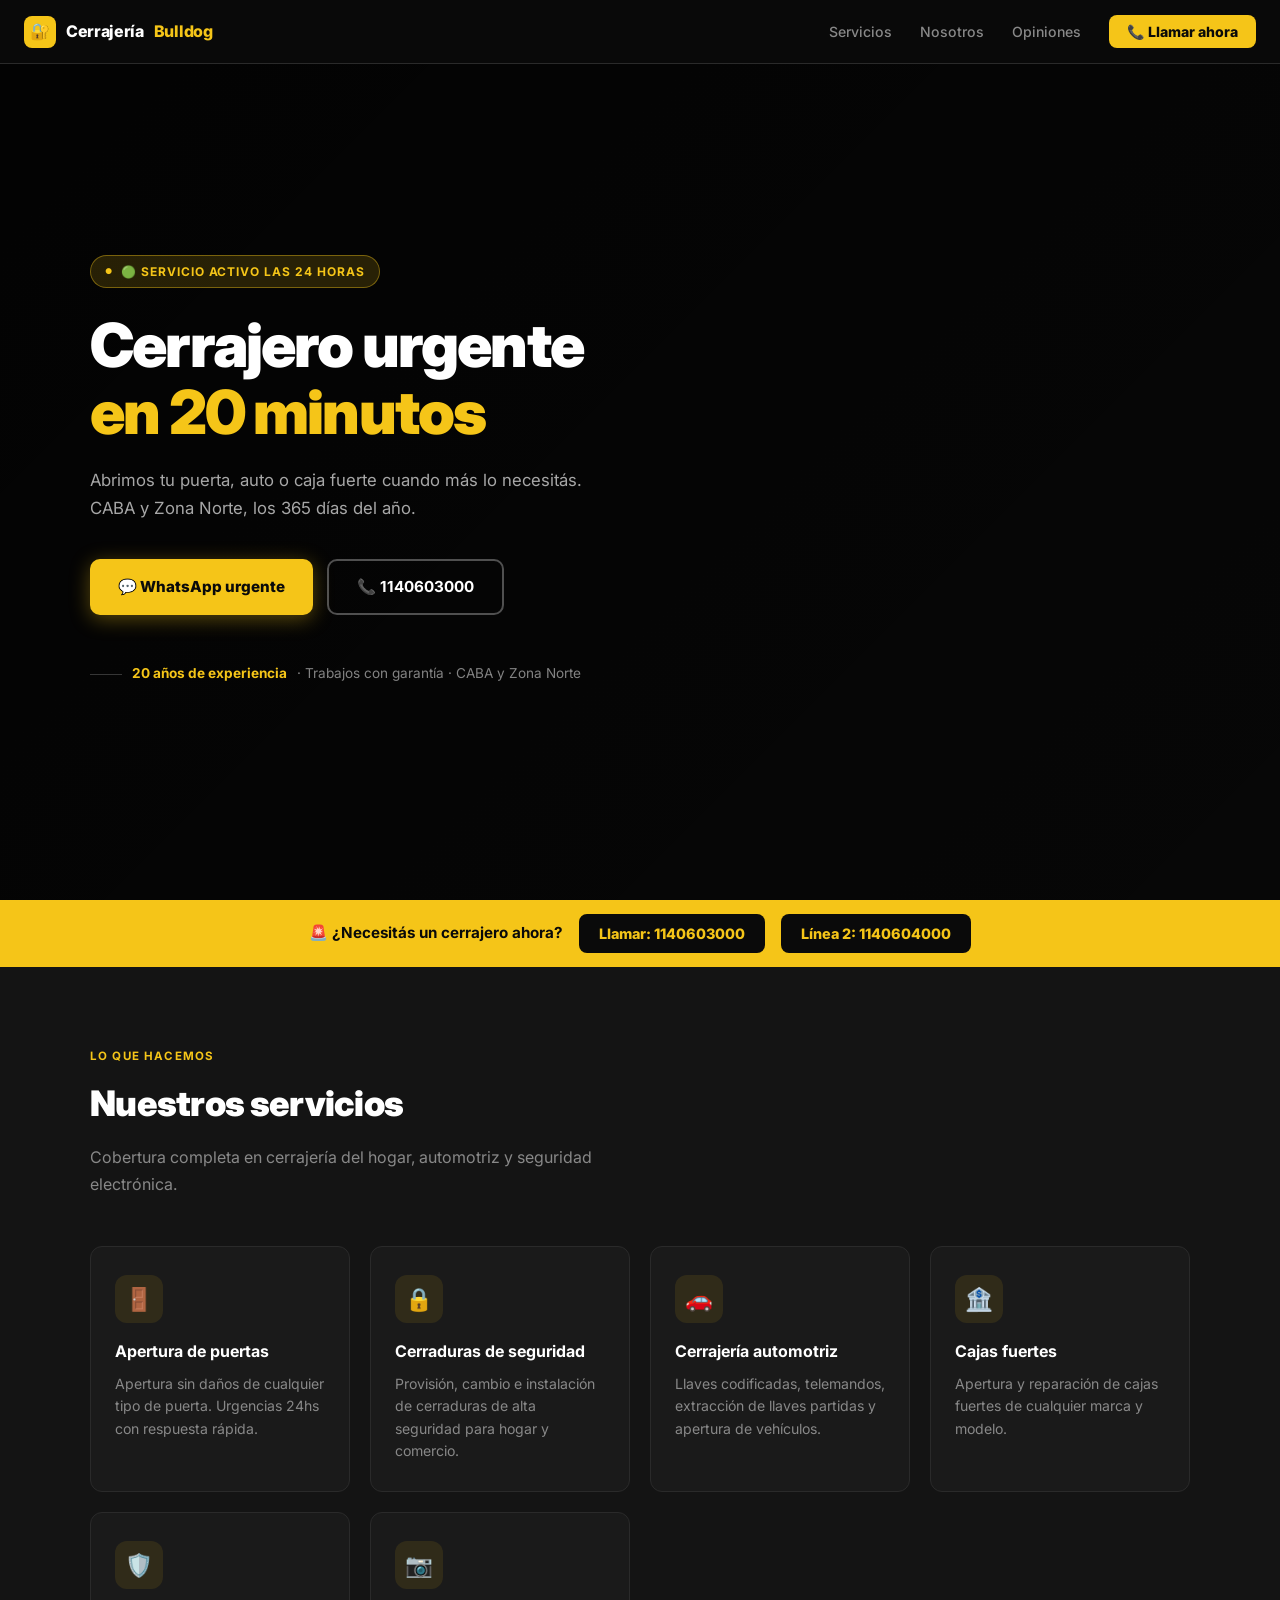
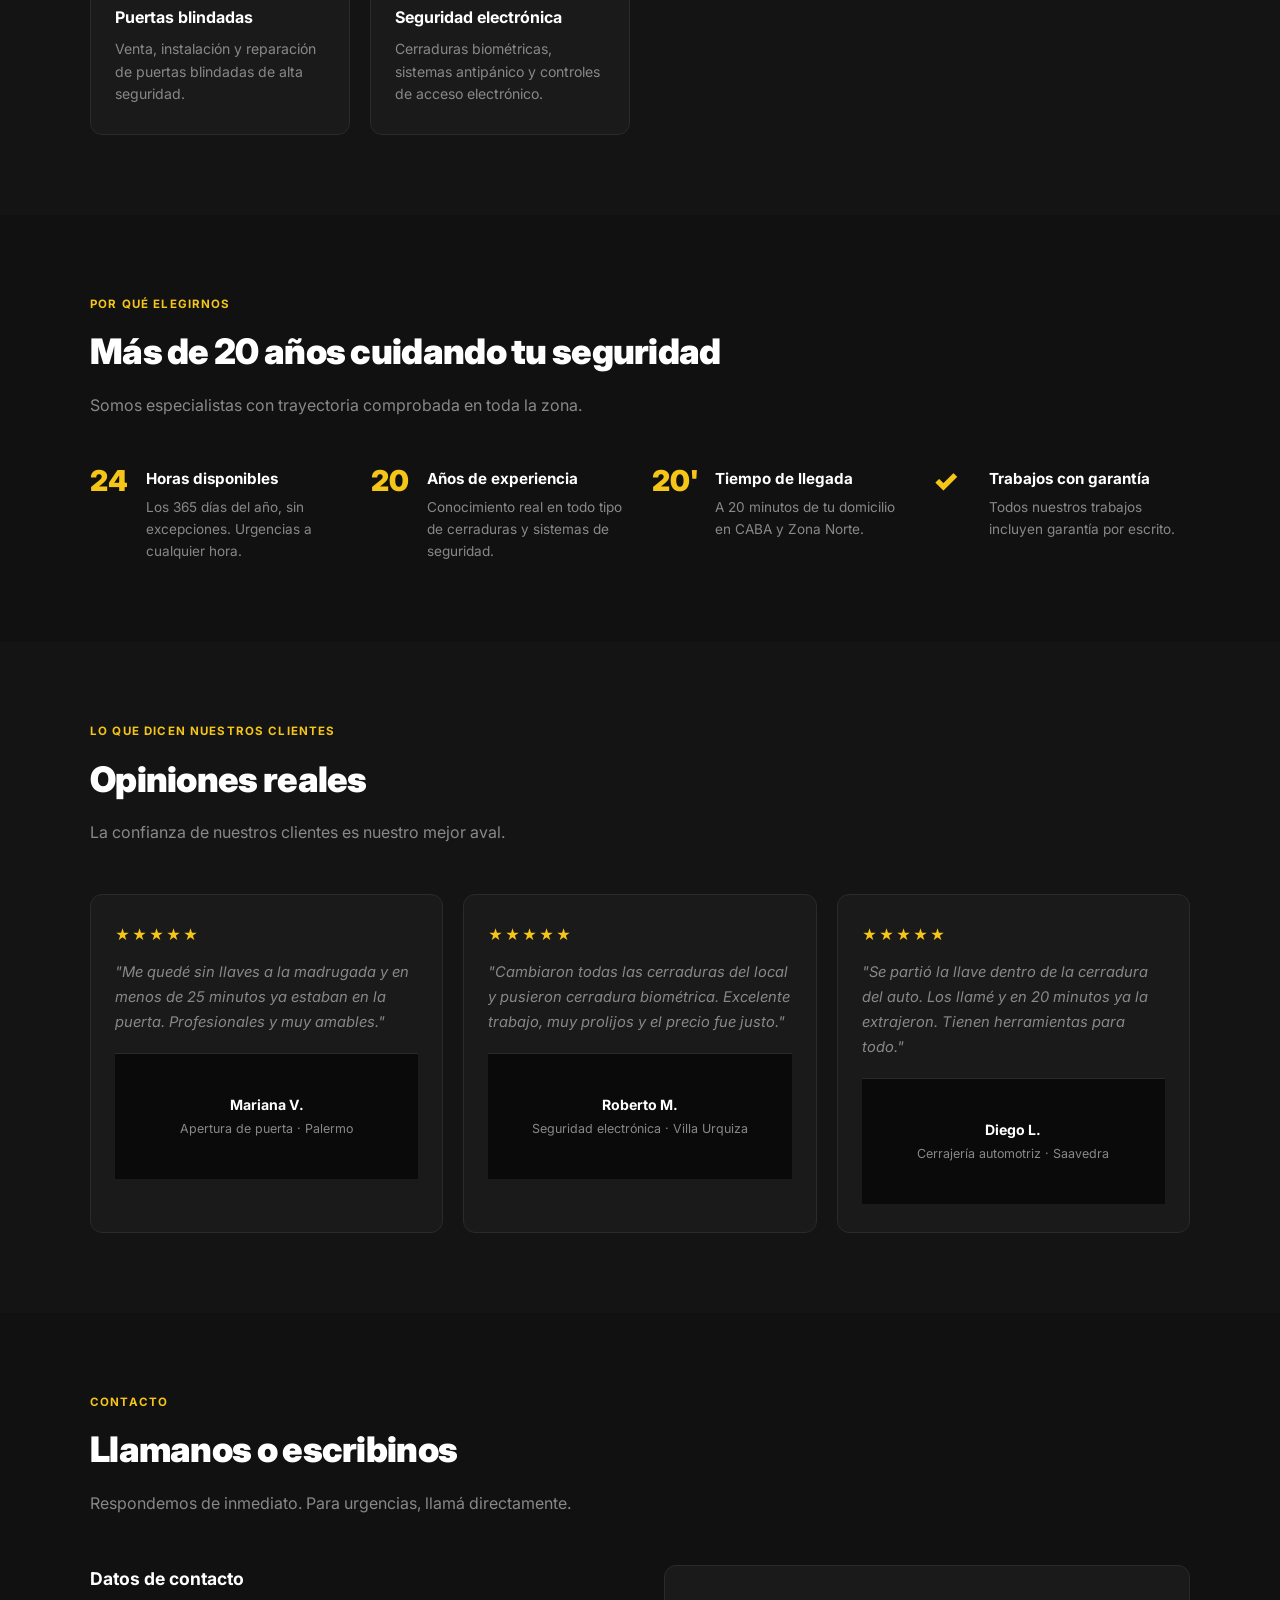
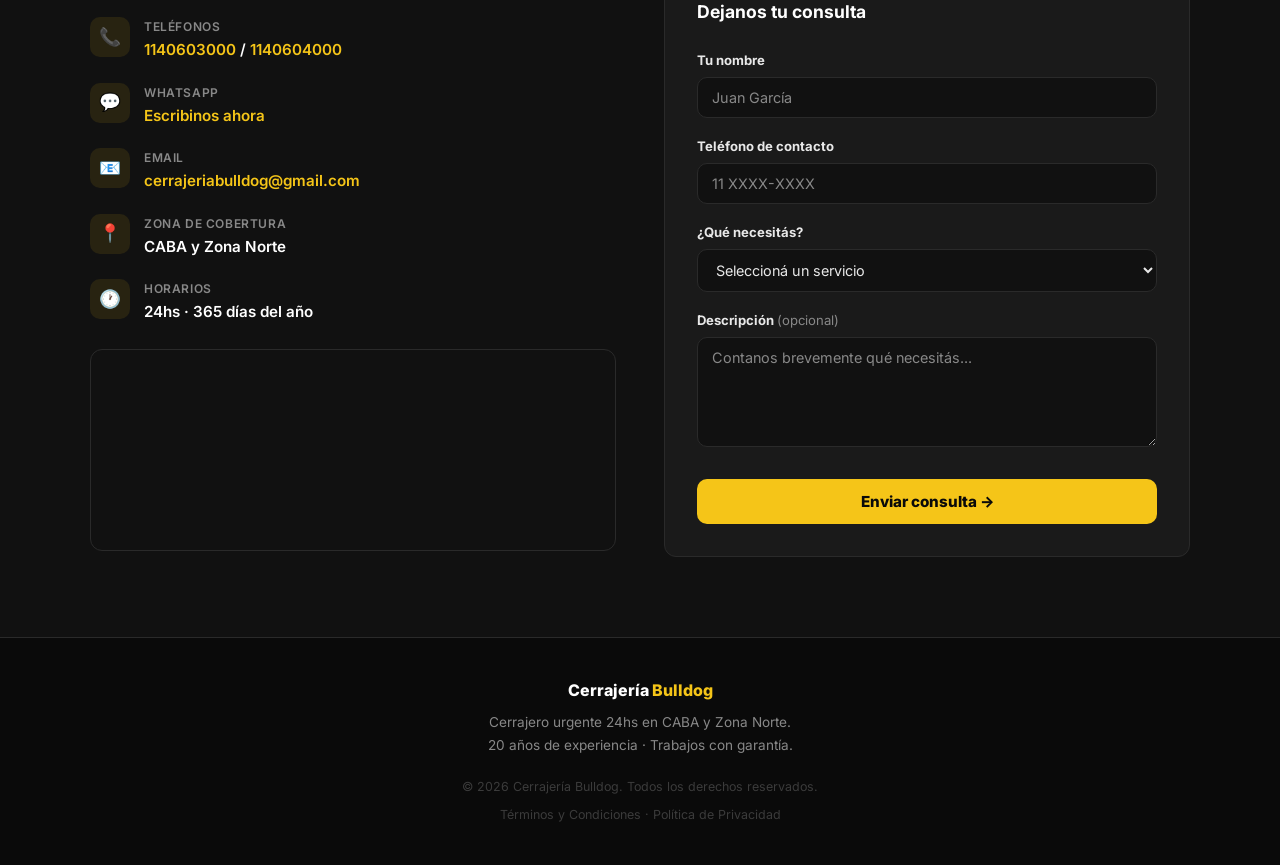
==== index.html @ ad729066 "Initial commit: Cerrajería Bulldog website Co-Authored-By: Claude Sonnet 4.6 <noreply@anthropic.com>" ====
<!DOCTYPE html>
<html lang="es-AR">
<head>
  <meta charset="UTF-8" />
  <meta name="viewport" content="width=device-width, initial-scale=1" />

  <!-- SEO -->
  <title>Cerrajería Bulldog | Cerrajero 24hs en CABA y Zona Norte</title>
  <meta name="description" content="Cerrajería Bulldog — cerrajero urgente 24hs en CABA y Zona Norte. Apertura de puertas, cajas fuertes, cerrajería automotriz y seguridad electrónica. A 20 minutos de tu casa." />
  <meta name="robots" content="index, follow" />
  <link rel="canonical" href="https://cerrajeria-bulldog.vercel.app/" />

  <!-- Open Graph -->
  <meta property="og:type" content="website" />
  <meta property="og:url" content="https://cerrajeria-bulldog.vercel.app/" />
  <meta property="og:title" content="Cerrajería Bulldog | Cerrajero 24hs CABA y Zona Norte" />
  <meta property="og:description" content="Cerrajero urgente 24hs. Apertura de puertas, cajas fuertes, automotriz y seguridad electrónica. 20 años de experiencia." />
  <meta property="og:locale" content="es_AR" />

  <!-- Twitter Card -->
  <meta name="twitter:card" content="summary_large_image" />
  <meta name="twitter:title" content="Cerrajería Bulldog | 24hs CABA" />
  <meta name="twitter:description" content="Cerrajero urgente 24hs en CABA y Zona Norte. Apertura de puertas, cajas fuertes y más." />

  <!-- Fuentes -->
  <link rel="preconnect" href="https://fonts.googleapis.com" />
  <link rel="preconnect" href="https://fonts.gstatic.com" crossorigin />
  <link href="https://fonts.googleapis.com/css2?family=Inter:wght@400;500;600;700;800;900&display=swap" rel="stylesheet" />

  <!-- CSS -->
  <link rel="preload" href="css/styles.css" as="style" />
  <link rel="stylesheet" href="css/styles.css" />

  <!-- Schema.org -->
  <script type="application/ld+json">
  {
    "@context": "https://schema.org",
    "@type": "Locksmith",
    "name": "Cerrajería Bulldog",
    "description": "Cerrajero urgente 24hs en CABA y Zona Norte. Apertura de puertas, cajas fuertes, cerrajería automotriz y seguridad electrónica.",
    "url": "https://cerrajeria-bulldog.vercel.app",
    "telephone": "+5491140603000",
    "email": "cerrajeriabulldog@gmail.com",
    "address": {
      "@type": "PostalAddress",
      "streetAddress": "William Morris 306",
      "addressLocality": "Villa Martelli, Vicente López",
      "addressCountry": "AR"
    },
    "openingHoursSpecification": {
      "@type": "OpeningHoursSpecification",
      "dayOfWeek": ["Monday","Tuesday","Wednesday","Thursday","Friday","Saturday","Sunday"],
      "opens": "00:00",
      "closes": "23:59"
    },
    "priceRange": "$$",
    "areaServed": ["Ciudad Autónoma de Buenos Aires", "Zona Norte GBA"]
  }
  </script>
</head>
<body>

  <a href="#main" class="skip-link">Saltar al contenido principal</a>

  <!-- NAVBAR -->
  <header>
    <nav class="navbar" aria-label="Navegación principal">
      <a href="/" class="navbar-brand" aria-label="Cerrajería Bulldog - Inicio">
        <div class="brand-icon" aria-hidden="true">🔐</div>
        Cerrajería <span style="color:var(--accent)">Bulldog</span>
      </a>
      <button class="nav-toggle" aria-expanded="false" aria-controls="nav-menu" aria-label="Abrir menú" onclick="toggleMenu(this)">☰</button>
      <ul class="nav-links" id="nav-menu" role="list">
        <li><a href="#servicios">Servicios</a></li>
        <li><a href="#nosotros">Nosotros</a></li>
        <li><a href="#testimonios">Opiniones</a></li>
        <li><a href="tel:+5491140603000" class="nav-cta">📞 Llamar ahora</a></li>
      </ul>
    </nav>
  </header>

  <main id="main">

    <!-- HERO -->
    <section class="hero" aria-labelledby="hero-title">
      <div class="hero-inner">
        <div class="hero-badge">🟢 Servicio activo las 24 horas</div>
        <h1 id="hero-title">
          Cerrajero urgente<br />
          <em>en 20 minutos</em>
        </h1>
        <p class="hero-desc">
          Abrimos tu puerta, auto o caja fuerte cuando más lo necesitás. CABA y Zona Norte, los 365 días del año.
        </p>
        <div class="hero-actions">
          <a href="https://wa.me/5491140603000?text=Hola%2C%20necesito%20un%20cerrajero%20urgente" class="btn btn-primary" target="_blank" rel="noopener noreferrer" aria-label="Contactar por WhatsApp">
            💬 WhatsApp urgente
          </a>
          <a href="tel:+5491140603000" class="btn btn-outline">
            📞 1140603000
          </a>
        </div>
        <div class="hero-urgencia">
          <strong>20 años de experiencia</strong> · Trabajos con garantía · CABA y Zona Norte
        </div>
      </div>
    </section>

    <!-- URGENCIA BAR -->
    <div class="urgencia-bar" role="banner" aria-label="Línea de emergencia 24hs">
      <p>🚨 ¿Necesitás un cerrajero ahora?</p>
      <a href="tel:+5491140603000">Llamar: 1140603000</a>
      <a href="tel:+5491140604000">Línea 2: 1140604000</a>
    </div>

    <!-- SERVICIOS -->
    <section id="servicios" aria-labelledby="servicios-title">
      <div class="container">
        <p class="section-tag" aria-hidden="true">Lo que hacemos</p>
        <h2 class="section-title" id="servicios-title">Nuestros servicios</h2>
        <p class="section-desc">Cobertura completa en cerrajería del hogar, automotriz y seguridad electrónica.</p>
        <div class="services-grid">

          <article class="service-card">
            <div class="service-icon" aria-hidden="true">🚪</div>
            <h3>Apertura de puertas</h3>
            <p>Apertura sin daños de cualquier tipo de puerta. Urgencias 24hs con respuesta rápida.</p>
          </article>

          <article class="service-card">
            <div class="service-icon" aria-hidden="true">🔒</div>
            <h3>Cerraduras de seguridad</h3>
            <p>Provisión, cambio e instalación de cerraduras de alta seguridad para hogar y comercio.</p>
          </article>

          <article class="service-card">
            <div class="service-icon" aria-hidden="true">🚗</div>
            <h3>Cerrajería automotriz</h3>
            <p>Llaves codificadas, telemandos, extracción de llaves partidas y apertura de vehículos.</p>
          </article>

          <article class="service-card">
            <div class="service-icon" aria-hidden="true">🏦</div>
            <h3>Cajas fuertes</h3>
            <p>Apertura y reparación de cajas fuertes de cualquier marca y modelo.</p>
          </article>

          <article class="service-card">
            <div class="service-icon" aria-hidden="true">🛡️</div>
            <h3>Puertas blindadas</h3>
            <p>Venta, instalación y reparación de puertas blindadas de alta seguridad.</p>
          </article>

          <article class="service-card">
            <div class="service-icon" aria-hidden="true">📷</div>
            <h3>Seguridad electrónica</h3>
            <p>Cerraduras biométricas, sistemas antipánico y controles de acceso electrónico.</p>
          </article>

        </div>
      </div>
    </section>

    <!-- POR QUÉ NOSOTROS -->
    <section id="nosotros" aria-labelledby="nosotros-title">
      <div class="container">
        <p class="section-tag" aria-hidden="true">Por qué elegirnos</p>
        <h2 class="section-title" id="nosotros-title">Más de 20 años cuidando tu seguridad</h2>
        <p class="section-desc">Somos especialistas con trayectoria comprobada en toda la zona.</p>
        <div class="features-grid">

          <div class="feature-item">
            <div class="feature-num">24</div>
            <div>
              <h3>Horas disponibles</h3>
              <p>Los 365 días del año, sin excepciones. Urgencias a cualquier hora.</p>
            </div>
          </div>

          <div class="feature-item">
            <div class="feature-num">20</div>
            <div>
              <h3>Años de experiencia</h3>
              <p>Conocimiento real en todo tipo de cerraduras y sistemas de seguridad.</p>
            </div>
          </div>

          <div class="feature-item">
            <div class="feature-num">20'</div>
            <div>
              <h3>Tiempo de llegada</h3>
              <p>A 20 minutos de tu domicilio en CABA y Zona Norte.</p>
            </div>
          </div>

          <div class="feature-item">
            <div class="feature-num">✓</div>
            <div>
              <h3>Trabajos con garantía</h3>
              <p>Todos nuestros trabajos incluyen garantía por escrito.</p>
            </div>
          </div>

        </div>
      </div>
    </section>

    <!-- TESTIMONIOS -->
    <section id="testimonios" aria-labelledby="testimonios-title">
      <div class="container">
        <p class="section-tag" aria-hidden="true">Lo que dicen nuestros clientes</p>
        <h2 class="section-title" id="testimonios-title">Opiniones reales</h2>
        <p class="section-desc">La confianza de nuestros clientes es nuestro mejor aval.</p>
        <div class="testimonials-grid">

          <article class="testimonial-card">
            <div class="stars" aria-label="5 estrellas">★★★★★</div>
            <blockquote class="testimonial-text">
              "Me quedé sin llaves a la madrugada y en menos de 25 minutos ya estaban en la puerta. Profesionales y muy amables."
            </blockquote>
            <footer>
              <div class="testimonial-author">Mariana V.</div>
              <div class="testimonial-detail">Apertura de puerta · Palermo</div>
            </footer>
          </article>

          <article class="testimonial-card">
            <div class="stars" aria-label="5 estrellas">★★★★★</div>
            <blockquote class="testimonial-text">
              "Cambiaron todas las cerraduras del local y pusieron cerradura biométrica. Excelente trabajo, muy prolijos y el precio fue justo."
            </blockquote>
            <footer>
              <div class="testimonial-author">Roberto M.</div>
              <div class="testimonial-detail">Seguridad electrónica · Villa Urquiza</div>
            </footer>
          </article>

          <article class="testimonial-card">
            <div class="stars" aria-label="5 estrellas">★★★★★</div>
            <blockquote class="testimonial-text">
              "Se partió la llave dentro de la cerradura del auto. Los llamé y en 20 minutos ya la extrajeron. Tienen herramientas para todo."
            </blockquote>
            <footer>
              <div class="testimonial-author">Diego L.</div>
              <div class="testimonial-detail">Cerrajería automotriz · Saavedra</div>
            </footer>
          </article>

        </div>
      </div>
    </section>

    <!-- CONTACTO -->
    <section id="contacto" aria-labelledby="contacto-title">
      <div class="container">
        <p class="section-tag" aria-hidden="true">Contacto</p>
        <h2 class="section-title" id="contacto-title">Llamanos o escribinos</h2>
        <p class="section-desc">Respondemos de inmediato. Para urgencias, llamá directamente.</p>

        <div class="contact-grid">

          <div class="contact-info">
            <h3>Datos de contacto</h3>

            <div class="contact-item">
              <div class="contact-item-icon" aria-hidden="true">📞</div>
              <div>
                <div class="contact-item-label">Teléfonos</div>
                <div class="contact-item-value">
                  <a href="tel:+5491140603000">1140603000</a> /
                  <a href="tel:+5491140604000">1140604000</a>
                </div>
              </div>
            </div>

            <div class="contact-item">
              <div class="contact-item-icon" aria-hidden="true">💬</div>
              <div>
                <div class="contact-item-label">WhatsApp</div>
                <div class="contact-item-value">
                  <a href="https://wa.me/5491140603000?text=Hola%2C%20necesito%20un%20cerrajero" target="_blank" rel="noopener noreferrer">Escribinos ahora</a>
                </div>
              </div>
            </div>

            <div class="contact-item">
              <div class="contact-item-icon" aria-hidden="true">📧</div>
              <div>
                <div class="contact-item-label">Email</div>
                <div class="contact-item-value">
                  <a href="mailto:cerrajeriabulldog@gmail.com">cerrajeriabulldog@gmail.com</a>
                </div>
              </div>
            </div>

            <div class="contact-item">
              <div class="contact-item-icon" aria-hidden="true">📍</div>
              <div>
                <div class="contact-item-label">Zona de cobertura</div>
                <div class="contact-item-value">CABA y Zona Norte</div>
              </div>
            </div>

            <div class="contact-item">
              <div class="contact-item-icon" aria-hidden="true">🕐</div>
              <div>
                <div class="contact-item-label">Horarios</div>
                <div class="contact-item-value">24hs · 365 días del año</div>
              </div>
            </div>

            <div class="map-container">
              <iframe
                title="Zona de cobertura Cerrajería Bulldog"
                src="https://www.google.com/maps/embed?pb=!1m18!1m12!1m3!1d52570!2d-58.4897!3d-34.5500!2m3!1f0!2f0!3f0!3m2!1i1024!2i768!4f13.1!3m3!1m2!1s0x95bcb5d41f8e1b1d%3A0x1!2sVilla+Martelli%2C+Vicente+L%C3%B3pez!5e0!3m2!1ses!2sar!4v1"
                loading="lazy" allowfullscreen referrerpolicy="no-referrer-when-downgrade"
                aria-label="Zona de cobertura Cerrajería Bulldog"
              ></iframe>
            </div>
          </div>

          <div class="contact-form">
            <h3>Dejanos tu consulta</h3>
            <form action="https://formspree.io/f/xojroeyj" method="POST" novalidate aria-label="Formulario de contacto">

              <div class="form-group">
                <label for="nombre">Tu nombre</label>
                <input type="text" id="nombre" name="nombre" placeholder="Juan García" required autocomplete="name" aria-required="true" />
              </div>

              <div class="form-group">
                <label for="telefono">Teléfono de contacto</label>
                <input type="tel" id="telefono" name="telefono" placeholder="11 XXXX-XXXX" required autocomplete="tel" aria-required="true" />
              </div>

              <div class="form-group">
                <label for="servicio">¿Qué necesitás?</label>
                <select id="servicio" name="servicio" required aria-required="true">
                  <option value="" disabled selected>Seleccioná un servicio</option>
                  <option value="apertura-urgente">Apertura urgente</option>
                  <option value="cambio-cerradura">Cambio de cerradura</option>
                  <option value="automotriz">Cerrajería automotriz</option>
                  <option value="caja-fuerte">Caja fuerte</option>
                  <option value="puerta-blindada">Puerta blindada</option>
                  <option value="seguridad-electronica">Seguridad electrónica</option>
                  <option value="otro">Otro</option>
                </select>
              </div>

              <div class="form-group">
                <label for="mensaje">Descripción <span style="font-weight:400;color:var(--text-muted)">(opcional)</span></label>
                <textarea id="mensaje" name="mensaje" placeholder="Contanos brevemente qué necesitás..."></textarea>
              </div>

              <button type="submit" class="btn-form">Enviar consulta →</button>
            </form>
          </div>

        </div>
      </div>
    </section>

  </main>

  <!-- FOOTER -->
  <footer>
    <div class="footer-inner">
      <div class="footer-brand">Cerrajería <span>Bulldog</span></div>
      <p class="footer-text">
        Cerrajero urgente 24hs en CABA y Zona Norte.<br />
        20 años de experiencia · Trabajos con garantía.
      </p>
      <p class="footer-copy">© 2026 Cerrajería Bulldog. Todos los derechos reservados.</p>
      <p class="footer-copy" style="margin-top:8px;">
        <a href="terminos.html" style="color:inherit;">Términos y Condiciones</a> · <a href="privacidad.html" style="color:inherit;">Política de Privacidad</a>
      </p>
    </div>
  </footer>

  <script defer>
    function toggleMenu(btn) {
      const menu = document.getElementById('nav-menu');
      const open = menu.classList.toggle('open');
      btn.setAttribute('aria-expanded', open);
      btn.textContent = open ? '✕' : '☰';
    }
    document.querySelectorAll('.nav-links a').forEach(link => {
      link.addEventListener('click', () => {
        document.getElementById('nav-menu').classList.remove('open');
        document.querySelector('.nav-toggle').setAttribute('aria-expanded', 'false');
        document.querySelector('.nav-toggle').textContent = '☰';
      });
    });
  </script>

</body>
</html>
---- css/styles.css ----
/* ── RESET & BASE ── */
*, *::before, *::after { box-sizing: border-box; margin: 0; padding: 0; }

:root {
  --primary: #0a0a0a;
  --primary-light: #141414;
  --accent: #f5c518;
  --accent-dark: #d4a800;
  --bg: #111111;
  --card: #1a1a1a;
  --white: #ffffff;
  --text: #e8e8e8;
  --text-muted: #888888;
  --border: #2a2a2a;
  --radius: 12px;
  --shadow: 0 2px 16px rgba(0,0,0,0.4);
  --shadow-lg: 0 8px 40px rgba(0,0,0,0.6);
}

html { scroll-behavior: smooth; font-size: 16px; }

body {
  font-family: 'Inter', sans-serif;
  background: var(--bg);
  color: var(--text);
  line-height: 1.6;
}

img { max-width: 100%; height: auto; display: block; }
a { color: inherit; text-decoration: none; }

/* ── SKIP LINK ── */
.skip-link {
  position: absolute; top: -100px; left: 16px;
  background: var(--accent); color: var(--primary);
  padding: 10px 20px; border-radius: 0 0 8px 8px;
  font-weight: 700; z-index: 9999; transition: top 0.2s;
}
.skip-link:focus { top: 0; }

/* ── NAVBAR ── */
.navbar {
  position: fixed; top: 0; left: 0; right: 0;
  background: rgba(10,10,10,0.96);
  backdrop-filter: blur(8px);
  z-index: 100; padding: 0 24px; height: 64px;
  display: flex; align-items: center; justify-content: space-between;
  border-bottom: 1px solid var(--border);
}

.navbar-brand {
  font-size: 1rem; font-weight: 800; color: var(--white);
  letter-spacing: -0.02em; display: flex; align-items: center; gap: 10px;
}
.navbar-brand .brand-icon {
  width: 32px; height: 32px; background: var(--accent);
  border-radius: 8px; display: flex; align-items: center;
  justify-content: center; font-size: 1rem; color: var(--primary);
}

.nav-links { display: flex; gap: 28px; list-style: none; }
.nav-links a {
  color: var(--text-muted); font-size: 0.88rem; font-weight: 500;
  transition: color 0.2s; padding: 4px 0;
  border-bottom: 2px solid transparent;
}
.nav-links a:hover, .nav-links a:focus {
  color: var(--white); border-bottom-color: var(--accent); outline: none;
}

.nav-cta {
  background: var(--accent) !important; color: var(--primary) !important;
  padding: 8px 18px !important; border-radius: 8px !important;
  border-bottom: none !important; font-weight: 800 !important;
}
.nav-cta:hover { background: var(--accent-dark) !important; }

.nav-toggle {
  display: none; background: none; border: none;
  color: var(--white); font-size: 1.4rem; cursor: pointer; padding: 4px;
}

/* ── HERO ── */
.hero {
  min-height: 100vh;
  background: linear-gradient(135deg, rgba(0,0,0,0.85) 0%, rgba(0,0,0,0.6) 100%),
              url('../img/hero.jpg') center/cover no-repeat;
  display: flex; align-items: center;
  padding: 100px 24px 60px;
  position: relative;
}

.hero-inner { max-width: 1100px; margin: 0 auto; width: 100%; }

.hero-badge {
  display: inline-flex; align-items: center; gap: 8px;
  background: rgba(245,197,24,0.15);
  border: 1px solid rgba(245,197,24,0.4);
  color: var(--accent);
  font-size: 0.75rem; font-weight: 700;
  letter-spacing: 0.08em; text-transform: uppercase;
  padding: 6px 14px; border-radius: 20px; margin-bottom: 24px;
}
.hero-badge::before { content: '●'; font-size: 0.5rem; animation: pulse 1.5s infinite; }
@keyframes pulse { 0%,100%{opacity:1} 50%{opacity:0.3} }

.hero h1 {
  font-size: clamp(2.2rem, 5.5vw, 3.8rem);
  font-weight: 900; color: var(--white);
  line-height: 1.1; letter-spacing: -0.03em;
  margin-bottom: 20px; max-width: 720px;
}
.hero h1 em { color: var(--accent); font-style: normal; }

.hero-desc {
  font-size: 1.05rem; color: rgba(255,255,255,0.65);
  max-width: 500px; margin-bottom: 36px; line-height: 1.7;
}

.hero-actions { display: flex; gap: 14px; flex-wrap: wrap; }

.btn {
  display: inline-flex; align-items: center; gap: 8px;
  padding: 14px 28px; border-radius: 10px;
  font-size: 0.95rem; font-weight: 700;
  font-family: 'Inter', sans-serif; cursor: pointer; border: none;
  transition: transform 0.15s, box-shadow 0.2s, background 0.2s;
  text-decoration: none;
}
.btn:focus { outline: 3px solid var(--accent); outline-offset: 3px; }
.btn:hover { transform: translateY(-2px); }

.btn-primary {
  background: var(--accent); color: var(--primary);
  box-shadow: 0 4px 20px rgba(245,197,24,0.35);
  font-weight: 800;
}
.btn-primary:hover { background: var(--accent-dark); box-shadow: 0 6px 28px rgba(245,197,24,0.5); }

.btn-outline {
  background: transparent; color: var(--white);
  border: 2px solid rgba(255,255,255,0.3);
}
.btn-outline:hover { border-color: var(--white); background: rgba(255,255,255,0.06); }

.hero-urgencia {
  display: flex; align-items: center; gap: 10px;
  margin-top: 48px; color: rgba(255,255,255,0.5); font-size: 0.85rem;
}
.hero-urgencia strong { color: var(--accent); }
.hero-urgencia::before {
  content: ''; width: 32px; height: 1px; background: rgba(255,255,255,0.2);
}

/* ── SECCIONES ── */
section { padding: 80px 24px; }
.container { max-width: 1100px; margin: 0 auto; }

.section-tag {
  font-size: 0.72rem; font-weight: 700;
  text-transform: uppercase; letter-spacing: 0.1em;
  color: var(--accent); margin-bottom: 10px;
}
.section-title {
  font-size: clamp(1.6rem, 3vw, 2.2rem); font-weight: 900;
  color: var(--white); letter-spacing: -0.02em; margin-bottom: 12px;
}
.section-desc {
  font-size: 1rem; color: var(--text-muted);
  max-width: 520px; line-height: 1.7; margin-bottom: 48px;
}

/* ── URGENCIA BANNER ── */
.urgencia-bar {
  background: var(--accent); padding: 14px 24px;
  display: flex; align-items: center; justify-content: center;
  gap: 16px; flex-wrap: wrap;
}
.urgencia-bar p {
  font-size: 0.95rem; font-weight: 700; color: var(--primary);
  display: flex; align-items: center; gap: 8px;
}
.urgencia-bar a {
  background: var(--primary); color: var(--accent);
  padding: 8px 20px; border-radius: 8px;
  font-weight: 800; font-size: 0.9rem;
  transition: background 0.2s;
}
.urgencia-bar a:hover { background: #222; }

/* ── SERVICIOS ── */
#servicios { background: var(--primary-light); }

.services-grid {
  display: grid;
  grid-template-columns: repeat(auto-fill, minmax(240px, 1fr));
  gap: 20px;
}

.service-card {
  background: var(--card);
  border-radius: var(--radius);
  padding: 28px 24px;
  border: 1px solid var(--border);
  transition: border-color 0.2s, box-shadow 0.2s, transform 0.2s;
}
.service-card:hover {
  border-color: var(--accent);
  box-shadow: 0 0 0 1px var(--accent), var(--shadow);
  transform: translateY(-3px);
}

.service-icon {
  width: 48px; height: 48px;
  background: rgba(245,197,24,0.1);
  border-radius: 12px;
  display: flex; align-items: center; justify-content: center;
  font-size: 1.4rem; margin-bottom: 16px;
}

.service-card h3 { font-size: 1rem; font-weight: 700; color: var(--white); margin-bottom: 8px; }
.service-card p { font-size: 0.88rem; color: var(--text-muted); line-height: 1.6; }

/* ── POR QUÉ NOSOTROS ── */
#nosotros { background: var(--bg); }

.features-grid {
  display: grid;
  grid-template-columns: repeat(auto-fill, minmax(220px, 1fr));
  gap: 24px;
}

.feature-item {
  display: flex; gap: 16px; align-items: flex-start;
}
.feature-num {
  font-size: 1.8rem; font-weight: 900; color: var(--accent);
  line-height: 1; flex-shrink: 0; min-width: 40px;
}
.feature-item h3 { font-size: 0.95rem; font-weight: 700; color: var(--white); margin-bottom: 6px; }
.feature-item p { font-size: 0.85rem; color: var(--text-muted); line-height: 1.6; }

/* ── TESTIMONIOS ── */
#testimonios { background: var(--primary-light); }

.testimonials-grid {
  display: grid;
  grid-template-columns: repeat(auto-fill, minmax(280px, 1fr));
  gap: 20px;
}

.testimonial-card {
  background: var(--card); border: 1px solid var(--border);
  border-radius: var(--radius); padding: 28px 24px;
  transition: border-color 0.2s;
}
.testimonial-card:hover { border-color: rgba(245,197,24,0.3); }

.stars { color: var(--accent); font-size: 0.9rem; margin-bottom: 14px; letter-spacing: 2px; }
.testimonial-text {
  font-size: 0.92rem; color: var(--text-muted);
  line-height: 1.7; margin-bottom: 18px; font-style: italic;
}
.testimonial-author { font-weight: 700; color: var(--white); font-size: 0.88rem; }
.testimonial-detail { font-size: 0.78rem; color: var(--text-muted); margin-top: 2px; }

/* ── CONTACTO ── */
#contacto { background: var(--bg); }

.contact-grid {
  display: grid; grid-template-columns: 1fr 1fr;
  gap: 48px; align-items: start;
}

.contact-info h3 { font-size: 1.1rem; font-weight: 700; color: var(--white); margin-bottom: 24px; }

.contact-item {
  display: flex; align-items: flex-start;
  gap: 14px; margin-bottom: 20px;
}
.contact-item-icon {
  width: 40px; height: 40px;
  background: rgba(245,197,24,0.1);
  border-radius: 10px;
  display: flex; align-items: center; justify-content: center;
  font-size: 1.1rem; flex-shrink: 0;
}
.contact-item-label { font-size: 0.75rem; color: var(--text-muted); font-weight: 600; text-transform: uppercase; letter-spacing: 0.05em; }
.contact-item-value { font-size: 0.95rem; font-weight: 600; color: var(--white); margin-top: 2px; }
.contact-item-value a { color: var(--accent); }
.contact-item-value a:hover { text-decoration: underline; }

.map-container { margin-top: 24px; border-radius: var(--radius); overflow: hidden; border: 1px solid var(--border); }
.map-container iframe { display: block; width: 100%; height: 200px; border: none; }

/* FORMULARIO */
.contact-form { background: var(--card); border-radius: var(--radius); padding: 32px; border: 1px solid var(--border); }
.contact-form h3 { font-size: 1.1rem; font-weight: 700; color: var(--white); margin-bottom: 24px; }

.form-group { margin-bottom: 18px; }
.form-group label {
  display: block; font-size: 0.82rem; font-weight: 700;
  color: var(--text); margin-bottom: 6px;
}
.form-group input,
.form-group textarea,
.form-group select {
  width: 100%; padding: 11px 14px;
  border: 1px solid var(--border); border-radius: 10px;
  font-family: 'Inter', sans-serif; font-size: 0.9rem;
  color: var(--text); background: var(--bg);
  transition: border-color 0.2s, box-shadow 0.2s; outline: none;
}
.form-group input:focus,
.form-group textarea:focus,
.form-group select:focus {
  border-color: var(--accent);
  box-shadow: 0 0 0 3px rgba(245,197,24,0.12);
}
.form-group input::placeholder,
.form-group textarea::placeholder { color: var(--text-muted); }
.form-group textarea { min-height: 110px; resize: vertical; }

.btn-form {
  width: 100%; background: var(--accent); color: var(--primary);
  border: none; padding: 13px; border-radius: 10px;
  font-size: 0.95rem; font-weight: 800;
  font-family: 'Inter', sans-serif; cursor: pointer;
  transition: background 0.2s, transform 0.1s; margin-top: 6px;
}
.btn-form:hover { background: var(--accent-dark); }
.btn-form:active { transform: scale(0.98); }

/* ── FOOTER ── */
footer {
  background: var(--primary); color: var(--text-muted);
  padding: 40px 24px; text-align: center;
  border-top: 1px solid var(--border);
}
.footer-inner { max-width: 1100px; margin: 0 auto; }
.footer-brand { font-size: 1rem; font-weight: 800; color: var(--white); margin-bottom: 8px; }
.footer-brand span { color: var(--accent); }
.footer-text { font-size: 0.85rem; line-height: 1.7; }
.footer-copy { font-size: 0.78rem; margin-top: 20px; color: rgba(255,255,255,0.2); }

/* ── RESPONSIVE ── */
@media (max-width: 768px) {
  .nav-links {
    display: none; flex-direction: column;
    position: absolute; top: 64px; left: 0; right: 0;
    background: var(--primary); padding: 16px 24px 24px; gap: 16px;
  }
  .nav-links.open { display: flex; }
  .nav-toggle { display: block; }
  .contact-grid { grid-template-columns: 1fr; }
}

@media (max-width: 480px) {
  section { padding: 60px 16px; }
  .hero { padding: 90px 16px 50px; }
}
---- css/styles.css ----
/* ── RESET & BASE ── */
*, *::before, *::after { box-sizing: border-box; margin: 0; padding: 0; }

:root {
  --primary: #0a0a0a;
  --primary-light: #141414;
  --accent: #f5c518;
  --accent-dark: #d4a800;
  --bg: #111111;
  --card: #1a1a1a;
  --white: #ffffff;
  --text: #e8e8e8;
  --text-muted: #888888;
  --border: #2a2a2a;
  --radius: 12px;
  --shadow: 0 2px 16px rgba(0,0,0,0.4);
  --shadow-lg: 0 8px 40px rgba(0,0,0,0.6);
}

html { scroll-behavior: smooth; font-size: 16px; }

body {
  font-family: 'Inter', sans-serif;
  background: var(--bg);
  color: var(--text);
  line-height: 1.6;
}

img { max-width: 100%; height: auto; display: block; }
a { color: inherit; text-decoration: none; }

/* ── SKIP LINK ── */
.skip-link {
  position: absolute; top: -100px; left: 16px;
  background: var(--accent); color: var(--primary);
  padding: 10px 20px; border-radius: 0 0 8px 8px;
  font-weight: 700; z-index: 9999; transition: top 0.2s;
}
.skip-link:focus { top: 0; }

/* ── NAVBAR ── */
.navbar {
  position: fixed; top: 0; left: 0; right: 0;
  background: rgba(10,10,10,0.96);
  backdrop-filter: blur(8px);
  z-index: 100; padding: 0 24px; height: 64px;
  display: flex; align-items: center; justify-content: space-between;
  border-bottom: 1px solid var(--border);
}

.navbar-brand {
  font-size: 1rem; font-weight: 800; color: var(--white);
  letter-spacing: -0.02em; display: flex; align-items: center; gap: 10px;
}
.navbar-brand .brand-icon {
  width: 32px; height: 32px; background: var(--accent);
  border-radius: 8px; display: flex; align-items: center;
  justify-content: center; font-size: 1rem; color: var(--primary);
}

.nav-links { display: flex; gap: 28px; list-style: none; }
.nav-links a {
  color: var(--text-muted); font-size: 0.88rem; font-weight: 500;
  transition: color 0.2s; padding: 4px 0;
  border-bottom: 2px solid transparent;
}
.nav-links a:hover, .nav-links a:focus {
  color: var(--white); border-bottom-color: var(--accent); outline: none;
}

.nav-cta {
  background: var(--accent) !important; color: var(--primary) !important;
  padding: 8px 18px !important; border-radius: 8px !important;
  border-bottom: none !important; font-weight: 800 !important;
}
.nav-cta:hover { background: var(--accent-dark) !important; }

.nav-toggle {
  display: none; background: none; border: none;
  color: var(--white); font-size: 1.4rem; cursor: pointer; padding: 4px;
}

/* ── HERO ── */
.hero {
  min-height: 100vh;
  background: linear-gradient(135deg, rgba(0,0,0,0.85) 0%, rgba(0,0,0,0.6) 100%),
              url('../img/hero.jpg') center/cover no-repeat;
  display: flex; align-items: center;
  padding: 100px 24px 60px;
  position: relative;
}

.hero-inner { max-width: 1100px; margin: 0 auto; width: 100%; }

.hero-badge {
  display: inline-flex; align-items: center; gap: 8px;
  background: rgba(245,197,24,0.15);
  border: 1px solid rgba(245,197,24,0.4);
  color: var(--accent);
  font-size: 0.75rem; font-weight: 700;
  letter-spacing: 0.08em; text-transform: uppercase;
  padding: 6px 14px; border-radius: 20px; margin-bottom: 24px;
}
.hero-badge::before { content: '●'; font-size: 0.5rem; animation: pulse 1.5s infinite; }
@keyframes pulse { 0%,100%{opacity:1} 50%{opacity:0.3} }

.hero h1 {
  font-size: clamp(2.2rem, 5.5vw, 3.8rem);
  font-weight: 900; color: var(--white);
  line-height: 1.1; letter-spacing: -0.03em;
  margin-bottom: 20px; max-width: 720px;
}
.hero h1 em { color: var(--accent); font-style: normal; }

.hero-desc {
  font-size: 1.05rem; color: rgba(255,255,255,0.65);
  max-width: 500px; margin-bottom: 36px; line-height: 1.7;
}

.hero-actions { display: flex; gap: 14px; flex-wrap: wrap; }

.btn {
  display: inline-flex; align-items: center; gap: 8px;
  padding: 14px 28px; border-radius: 10px;
  font-size: 0.95rem; font-weight: 700;
  font-family: 'Inter', sans-serif; cursor: pointer; border: none;
  transition: transform 0.15s, box-shadow 0.2s, background 0.2s;
  text-decoration: none;
}
.btn:focus { outline: 3px solid var(--accent); outline-offset: 3px; }
.btn:hover { transform: translateY(-2px); }

.btn-primary {
  background: var(--accent); color: var(--primary);
  box-shadow: 0 4px 20px rgba(245,197,24,0.35);
  font-weight: 800;
}
.btn-primary:hover { background: var(--accent-dark); box-shadow: 0 6px 28px rgba(245,197,24,0.5); }

.btn-outline {
  background: transparent; color: var(--white);
  border: 2px solid rgba(255,255,255,0.3);
}
.btn-outline:hover { border-color: var(--white); background: rgba(255,255,255,0.06); }

.hero-urgencia {
  display: flex; align-items: center; gap: 10px;
  margin-top: 48px; color: rgba(255,255,255,0.5); font-size: 0.85rem;
}
.hero-urgencia strong { color: var(--accent); }
.hero-urgencia::before {
  content: ''; width: 32px; height: 1px; background: rgba(255,255,255,0.2);
}

/* ── SECCIONES ── */
section { padding: 80px 24px; }
.container { max-width: 1100px; margin: 0 auto; }

.section-tag {
  font-size: 0.72rem; font-weight: 700;
  text-transform: uppercase; letter-spacing: 0.1em;
  color: var(--accent); margin-bottom: 10px;
}
.section-title {
  font-size: clamp(1.6rem, 3vw, 2.2rem); font-weight: 900;
  color: var(--white); letter-spacing: -0.02em; margin-bottom: 12px;
}
.section-desc {
  font-size: 1rem; color: var(--text-muted);
  max-width: 520px; line-height: 1.7; margin-bottom: 48px;
}

/* ── URGENCIA BANNER ── */
.urgencia-bar {
  background: var(--accent); padding: 14px 24px;
  display: flex; align-items: center; justify-content: center;
  gap: 16px; flex-wrap: wrap;
}
.urgencia-bar p {
  font-size: 0.95rem; font-weight: 700; color: var(--primary);
  display: flex; align-items: center; gap: 8px;
}
.urgencia-bar a {
  background: var(--primary); color: var(--accent);
  padding: 8px 20px; border-radius: 8px;
  font-weight: 800; font-size: 0.9rem;
  transition: background 0.2s;
}
.urgencia-bar a:hover { background: #222; }

/* ── SERVICIOS ── */
#servicios { background: var(--primary-light); }

.services-grid {
  display: grid;
  grid-template-columns: repeat(auto-fill, minmax(240px, 1fr));
  gap: 20px;
}

.service-card {
  background: var(--card);
  border-radius: var(--radius);
  padding: 28px 24px;
  border: 1px solid var(--border);
  transition: border-color 0.2s, box-shadow 0.2s, transform 0.2s;
}
.service-card:hover {
  border-color: var(--accent);
  box-shadow: 0 0 0 1px var(--accent), var(--shadow);
  transform: translateY(-3px);
}

.service-icon {
  width: 48px; height: 48px;
  background: rgba(245,197,24,0.1);
  border-radius: 12px;
  display: flex; align-items: center; justify-content: center;
  font-size: 1.4rem; margin-bottom: 16px;
}

.service-card h3 { font-size: 1rem; font-weight: 700; color: var(--white); margin-bottom: 8px; }
.service-card p { font-size: 0.88rem; color: var(--text-muted); line-height: 1.6; }

/* ── POR QUÉ NOSOTROS ── */
#nosotros { background: var(--bg); }

.features-grid {
  display: grid;
  grid-template-columns: repeat(auto-fill, minmax(220px, 1fr));
  gap: 24px;
}

.feature-item {
  display: flex; gap: 16px; align-items: flex-start;
}
.feature-num {
  font-size: 1.8rem; font-weight: 900; color: var(--accent);
  line-height: 1; flex-shrink: 0; min-width: 40px;
}
.feature-item h3 { font-size: 0.95rem; font-weight: 700; color: var(--white); margin-bottom: 6px; }
.feature-item p { font-size: 0.85rem; color: var(--text-muted); line-height: 1.6; }

/* ── TESTIMONIOS ── */
#testimonios { background: var(--primary-light); }

.testimonials-grid {
  display: grid;
  grid-template-columns: repeat(auto-fill, minmax(280px, 1fr));
  gap: 20px;
}

.testimonial-card {
  background: var(--card); border: 1px solid var(--border);
  border-radius: var(--radius); padding: 28px 24px;
  transition: border-color 0.2s;
}
.testimonial-card:hover { border-color: rgba(245,197,24,0.3); }

.stars { color: var(--accent); font-size: 0.9rem; margin-bottom: 14px; letter-spacing: 2px; }
.testimonial-text {
  font-size: 0.92rem; color: var(--text-muted);
  line-height: 1.7; margin-bottom: 18px; font-style: italic;
}
.testimonial-author { font-weight: 700; color: var(--white); font-size: 0.88rem; }
.testimonial-detail { font-size: 0.78rem; color: var(--text-muted); margin-top: 2px; }

/* ── CONTACTO ── */
#contacto { background: var(--bg); }

.contact-grid {
  display: grid; grid-template-columns: 1fr 1fr;
  gap: 48px; align-items: start;
}

.contact-info h3 { font-size: 1.1rem; font-weight: 700; color: var(--white); margin-bottom: 24px; }

.contact-item {
  display: flex; align-items: flex-start;
  gap: 14px; margin-bottom: 20px;
}
.contact-item-icon {
  width: 40px; height: 40px;
  background: rgba(245,197,24,0.1);
  border-radius: 10px;
  display: flex; align-items: center; justify-content: center;
  font-size: 1.1rem; flex-shrink: 0;
}
.contact-item-label { font-size: 0.75rem; color: var(--text-muted); font-weight: 600; text-transform: uppercase; letter-spacing: 0.05em; }
.contact-item-value { font-size: 0.95rem; font-weight: 600; color: var(--white); margin-top: 2px; }
.contact-item-value a { color: var(--accent); }
.contact-item-value a:hover { text-decoration: underline; }

.map-container { margin-top: 24px; border-radius: var(--radius); overflow: hidden; border: 1px solid var(--border); }
.map-container iframe { display: block; width: 100%; height: 200px; border: none; }

/* FORMULARIO */
.contact-form { background: var(--card); border-radius: var(--radius); padding: 32px; border: 1px solid var(--border); }
.contact-form h3 { font-size: 1.1rem; font-weight: 700; color: var(--white); margin-bottom: 24px; }

.form-group { margin-bottom: 18px; }
.form-group label {
  display: block; font-size: 0.82rem; font-weight: 700;
  color: var(--text); margin-bottom: 6px;
}
.form-group input,
.form-group textarea,
.form-group select {
  width: 100%; padding: 11px 14px;
  border: 1px solid var(--border); border-radius: 10px;
  font-family: 'Inter', sans-serif; font-size: 0.9rem;
  color: var(--text); background: var(--bg);
  transition: border-color 0.2s, box-shadow 0.2s; outline: none;
}
.form-group input:focus,
.form-group textarea:focus,
.form-group select:focus {
  border-color: var(--accent);
  box-shadow: 0 0 0 3px rgba(245,197,24,0.12);
}
.form-group input::placeholder,
.form-group textarea::placeholder { color: var(--text-muted); }
.form-group textarea { min-height: 110px; resize: vertical; }

.btn-form {
  width: 100%; background: var(--accent); color: var(--primary);
  border: none; padding: 13px; border-radius: 10px;
  font-size: 0.95rem; font-weight: 800;
  font-family: 'Inter', sans-serif; cursor: pointer;
  transition: background 0.2s, transform 0.1s; margin-top: 6px;
}
.btn-form:hover { background: var(--accent-dark); }
.btn-form:active { transform: scale(0.98); }

/* ── FOOTER ── */
footer {
  background: var(--primary); color: var(--text-muted);
  padding: 40px 24px; text-align: center;
  border-top: 1px solid var(--border);
}
.footer-inner { max-width: 1100px; margin: 0 auto; }
.footer-brand { font-size: 1rem; font-weight: 800; color: var(--white); margin-bottom: 8px; }
.footer-brand span { color: var(--accent); }
.footer-text { font-size: 0.85rem; line-height: 1.7; }
.footer-copy { font-size: 0.78rem; margin-top: 20px; color: rgba(255,255,255,0.2); }

/* ── RESPONSIVE ── */
@media (max-width: 768px) {
  .nav-links {
    display: none; flex-direction: column;
    position: absolute; top: 64px; left: 0; right: 0;
    background: var(--primary); padding: 16px 24px 24px; gap: 16px;
  }
  .nav-links.open { display: flex; }
  .nav-toggle { display: block; }
  .contact-grid { grid-template-columns: 1fr; }
}

@media (max-width: 480px) {
  section { padding: 60px 16px; }
  .hero { padding: 90px 16px 50px; }
}
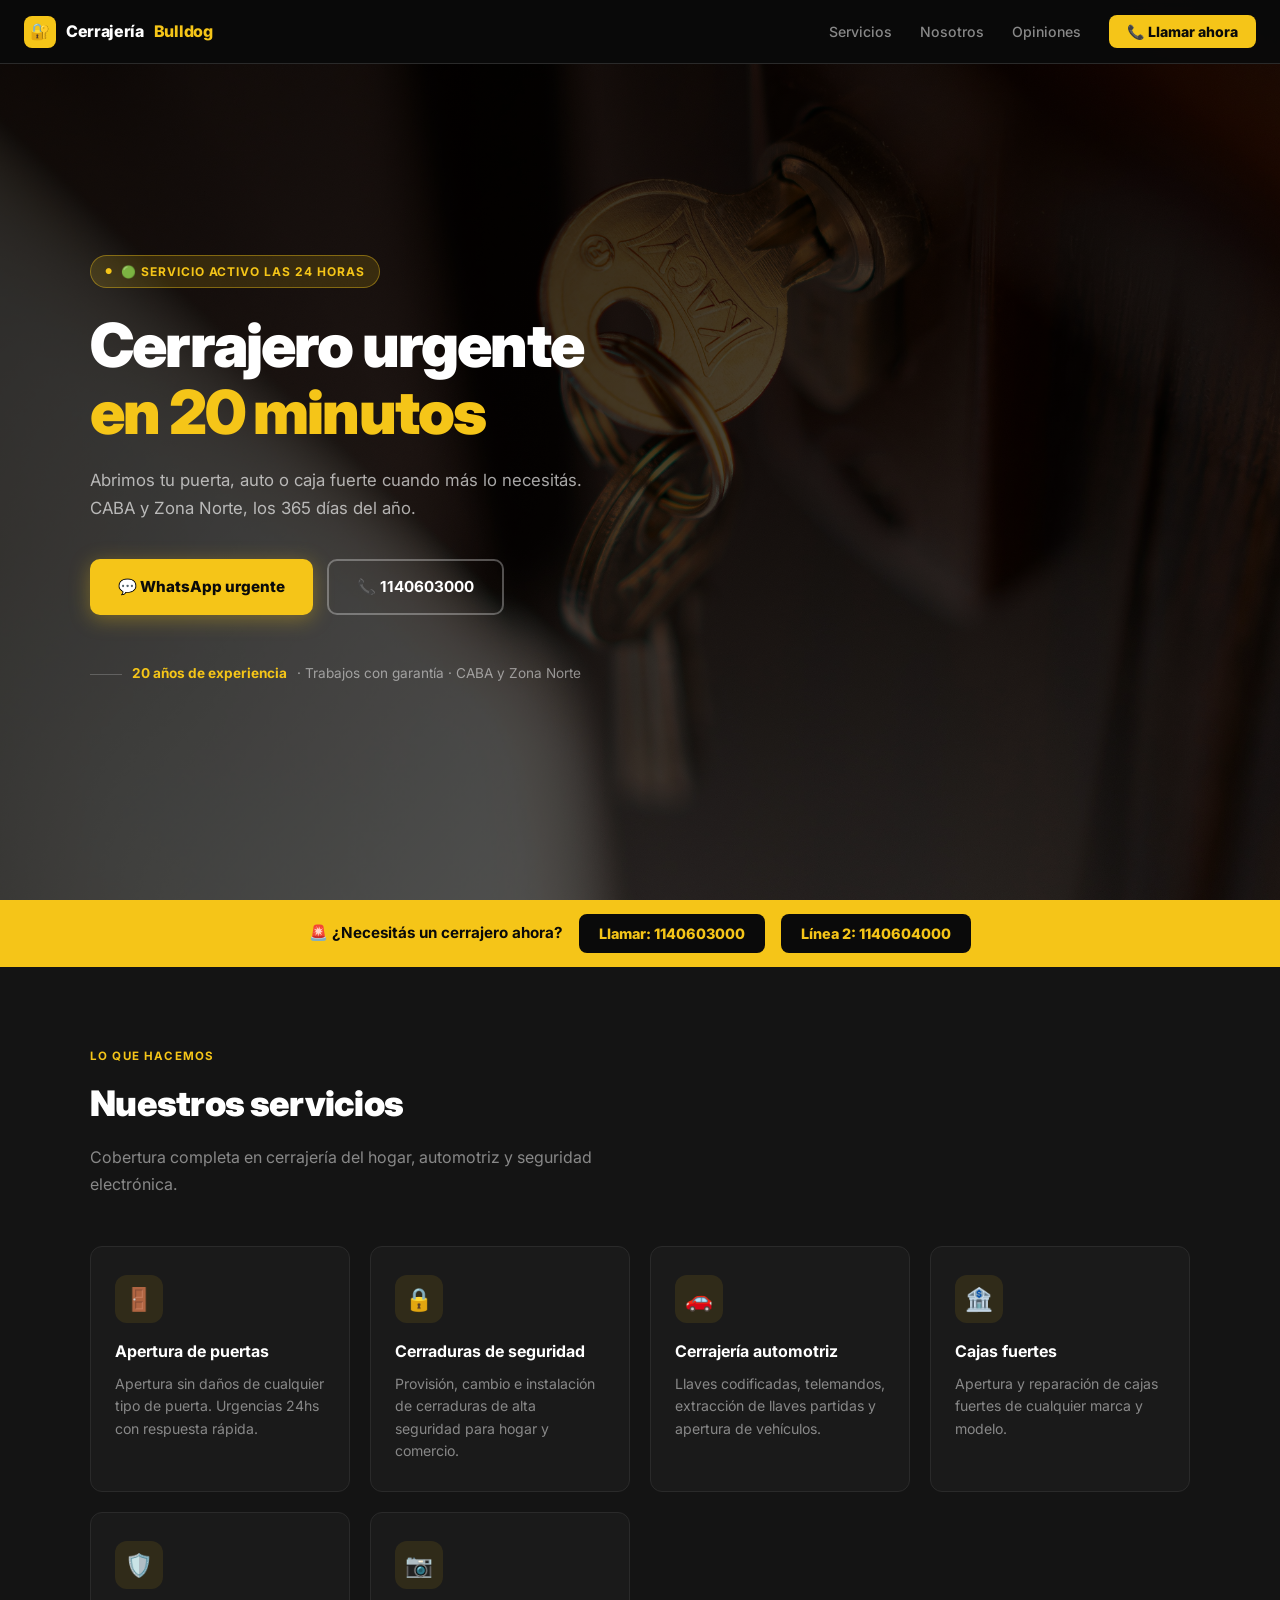
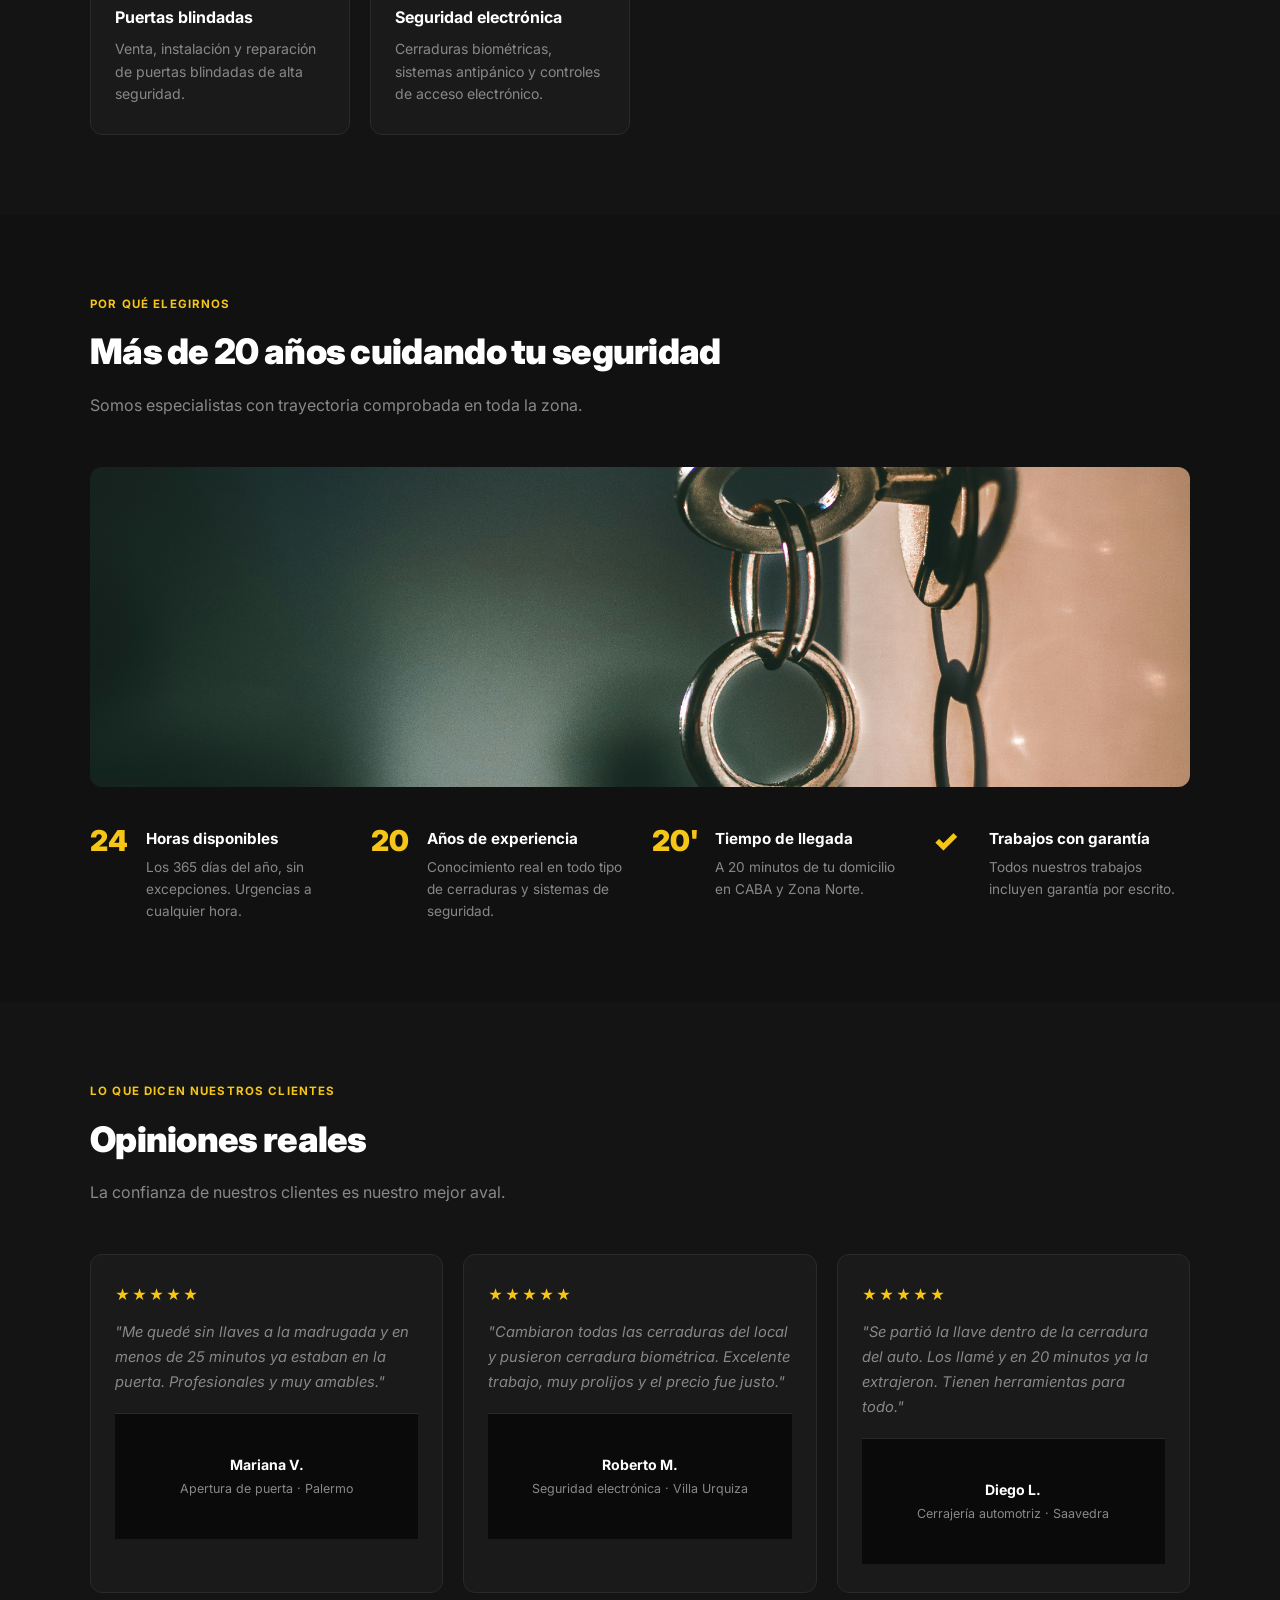
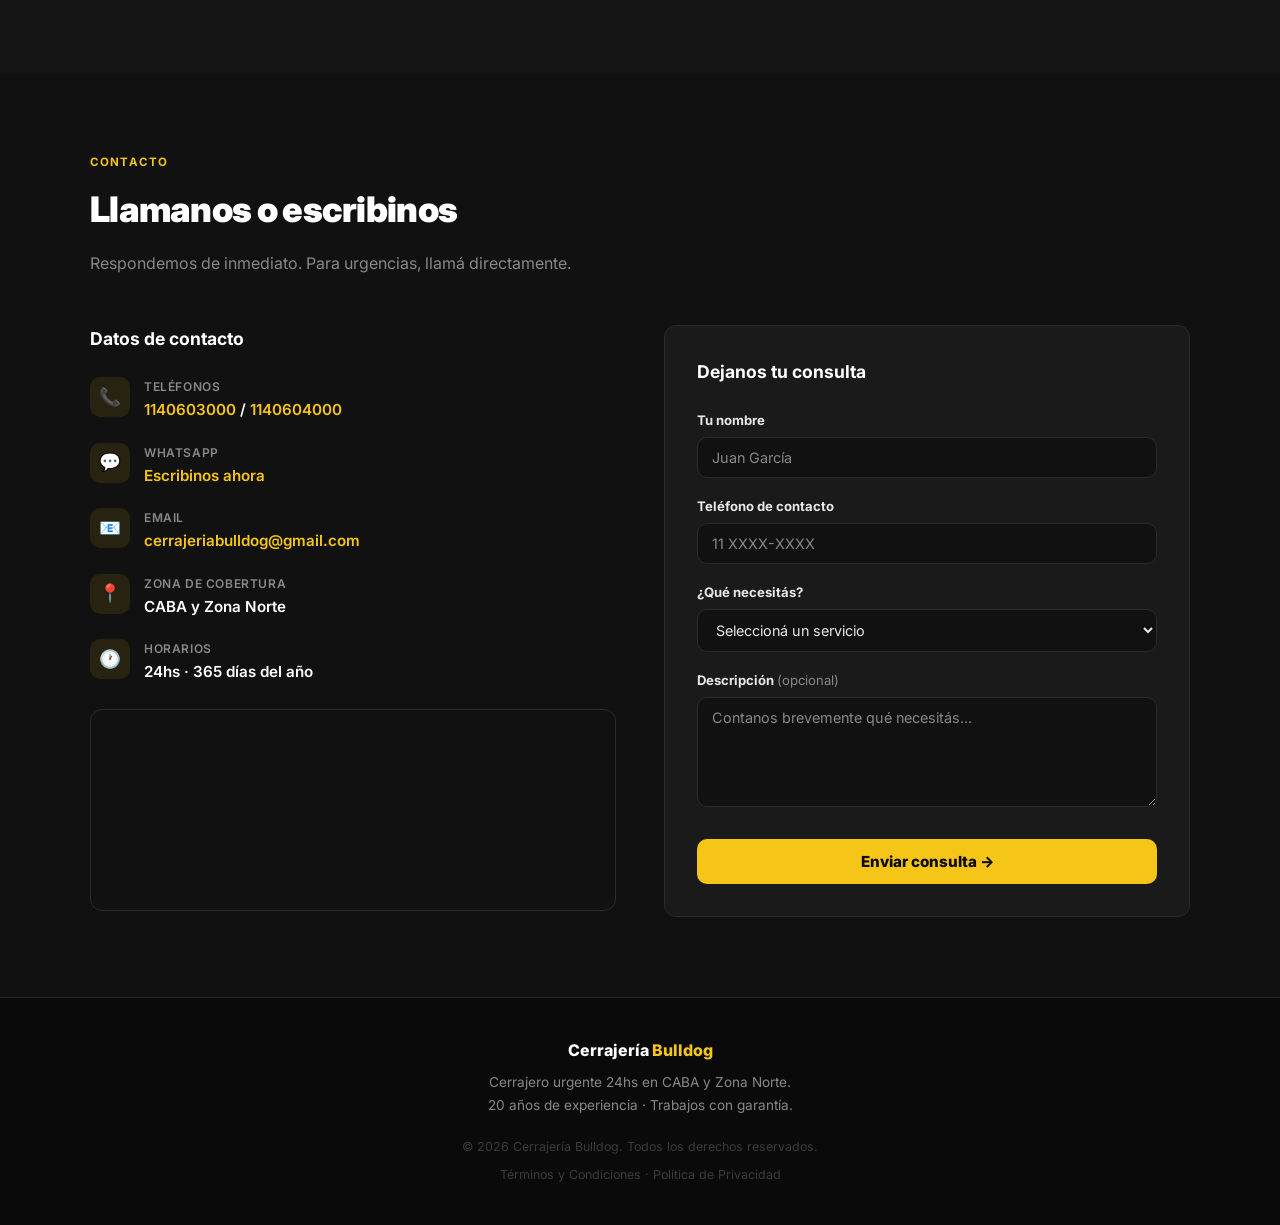
==== commit 60124265: "Add real photos: hero background and llaves image in nosotros section" ====
--- a/index.html
+++ b/index.html
@@ -67,7 +67,7 @@
     <nav class="navbar" aria-label="Navegación principal">
       <a href="/" class="navbar-brand" aria-label="Cerrajería Bulldog - Inicio">
         <div class="brand-icon" aria-hidden="true">🔐</div>
-        Cerrajería <span style="color:var(--accent)">Bulldog</span>
+        Cerrajería <span style="color:#f5c518">Bulldog</span>
       </a>
       <button class="nav-toggle" aria-expanded="false" aria-controls="nav-menu" aria-label="Abrir menú" onclick="toggleMenu(this)">☰</button>
       <ul class="nav-links" id="nav-menu" role="list">
@@ -167,6 +167,9 @@
         <p class="section-tag" aria-hidden="true">Por qué elegirnos</p>
         <h2 class="section-title" id="nosotros-title">Más de 20 años cuidando tu seguridad</h2>
         <p class="section-desc">Somos especialistas con trayectoria comprobada en toda la zona.</p>
+        <div class="nosotros-img-wrap">
+          <img src="img/llaves.jpg" alt="Llaves y cerradura – trabajo artesanal de Cerrajería Bulldog" width="1200" height="600" loading="lazy" />
+        </div>
         <div class="features-grid">
 
           <div class="feature-item">
@@ -348,7 +351,7 @@
               </div>
 
               <div class="form-group">
-                <label for="mensaje">Descripción <span style="font-weight:400;color:var(--text-muted)">(opcional)</span></label>
+                <label for="mensaje">Descripción <span style="font-weight:400;color:#888888">(opcional)</span></label>
                 <textarea id="mensaje" name="mensaje" placeholder="Contanos brevemente qué necesitás..."></textarea>
               </div>
 
--- a/css/styles.css
+++ b/css/styles.css
@@ -6,6 +6,7 @@
   --primary-light: #141414;
   --accent: #f5c518;
   --accent-dark: #d4a800;
+  /* variables hardcodeadas por compatibilidad */
   --bg: #111111;
   --card: #1a1a1a;
   --white: #ffffff;
@@ -21,8 +22,8 @@
 
 body {
   font-family: 'Inter', sans-serif;
-  background: var(--bg);
-  color: var(--text);
+  background: #111111;
+  color: #e8e8e8;
   line-height: 1.6;
 }
 
@@ -32,7 +33,7 @@
 /* ── SKIP LINK ── */
 .skip-link {
   position: absolute; top: -100px; left: 16px;
-  background: var(--accent); color: var(--primary);
+  background: #f5c518; color: #0a0a0a;
   padding: 10px 20px; border-radius: 0 0 8px 8px;
   font-weight: 700; z-index: 9999; transition: top 0.2s;
 }
@@ -45,39 +46,39 @@
   backdrop-filter: blur(8px);
   z-index: 100; padding: 0 24px; height: 64px;
   display: flex; align-items: center; justify-content: space-between;
-  border-bottom: 1px solid var(--border);
+  border-bottom: 1px solid #2a2a2a;
 }
 
 .navbar-brand {
-  font-size: 1rem; font-weight: 800; color: var(--white);
+  font-size: 1rem; font-weight: 800; color: #ffffff;
   letter-spacing: -0.02em; display: flex; align-items: center; gap: 10px;
 }
 .navbar-brand .brand-icon {
-  width: 32px; height: 32px; background: var(--accent);
+  width: 32px; height: 32px; background: #f5c518;
   border-radius: 8px; display: flex; align-items: center;
-  justify-content: center; font-size: 1rem; color: var(--primary);
+  justify-content: center; font-size: 1rem; color: #0a0a0a;
 }
 
 .nav-links { display: flex; gap: 28px; list-style: none; }
 .nav-links a {
-  color: var(--text-muted); font-size: 0.88rem; font-weight: 500;
+  color: #888888; font-size: 0.88rem; font-weight: 500;
   transition: color 0.2s; padding: 4px 0;
   border-bottom: 2px solid transparent;
 }
 .nav-links a:hover, .nav-links a:focus {
-  color: var(--white); border-bottom-color: var(--accent); outline: none;
+  color: #ffffff; border-bottom-color: #f5c518; outline: none;
 }
 
 .nav-cta {
-  background: var(--accent) !important; color: var(--primary) !important;
+  background: #f5c518 !important; color: #0a0a0a !important;
   padding: 8px 18px !important; border-radius: 8px !important;
   border-bottom: none !important; font-weight: 800 !important;
 }
-.nav-cta:hover { background: var(--accent-dark) !important; }
+.nav-cta:hover { background: #d4a800 !important; }
 
 .nav-toggle {
   display: none; background: none; border: none;
-  color: var(--white); font-size: 1.4rem; cursor: pointer; padding: 4px;
+  color: #ffffff; font-size: 1.4rem; cursor: pointer; padding: 4px;
 }
 
 /* ── HERO ── */
@@ -96,7 +97,7 @@
   display: inline-flex; align-items: center; gap: 8px;
   background: rgba(245,197,24,0.15);
   border: 1px solid rgba(245,197,24,0.4);
-  color: var(--accent);
+  color: #f5c518;
   font-size: 0.75rem; font-weight: 700;
   letter-spacing: 0.08em; text-transform: uppercase;
   padding: 6px 14px; border-radius: 20px; margin-bottom: 24px;
@@ -106,11 +107,11 @@
 
 .hero h1 {
   font-size: clamp(2.2rem, 5.5vw, 3.8rem);
-  font-weight: 900; color: var(--white);
+  font-weight: 900; color: #ffffff;
   line-height: 1.1; letter-spacing: -0.03em;
   margin-bottom: 20px; max-width: 720px;
 }
-.hero h1 em { color: var(--accent); font-style: normal; }
+.hero h1 em { color: #f5c518 !important; font-style: normal; }
 
 .hero-desc {
   font-size: 1.05rem; color: rgba(255,255,255,0.65);
@@ -127,27 +128,27 @@
   transition: transform 0.15s, box-shadow 0.2s, background 0.2s;
   text-decoration: none;
 }
-.btn:focus { outline: 3px solid var(--accent); outline-offset: 3px; }
+.btn:focus { outline: 3px solid #f5c518; outline-offset: 3px; }
 .btn:hover { transform: translateY(-2px); }
 
 .btn-primary {
-  background: var(--accent); color: var(--primary);
+  background: #f5c518 !important; color: #0a0a0a !important;
   box-shadow: 0 4px 20px rgba(245,197,24,0.35);
   font-weight: 800;
 }
-.btn-primary:hover { background: var(--accent-dark); box-shadow: 0 6px 28px rgba(245,197,24,0.5); }
+.btn-primary:hover { background: #d4a800 !important; box-shadow: 0 6px 28px rgba(245,197,24,0.5); }
 
 .btn-outline {
-  background: transparent; color: var(--white);
+  background: transparent; color: #ffffff;
   border: 2px solid rgba(255,255,255,0.3);
 }
-.btn-outline:hover { border-color: var(--white); background: rgba(255,255,255,0.06); }
+.btn-outline:hover { border-color: #ffffff; background: rgba(255,255,255,0.06); }
 
 .hero-urgencia {
   display: flex; align-items: center; gap: 10px;
   margin-top: 48px; color: rgba(255,255,255,0.5); font-size: 0.85rem;
 }
-.hero-urgencia strong { color: var(--accent); }
+.hero-urgencia strong { color: #f5c518; }
 .hero-urgencia::before {
   content: ''; width: 32px; height: 1px; background: rgba(255,255,255,0.2);
 }
@@ -159,29 +160,29 @@
 .section-tag {
   font-size: 0.72rem; font-weight: 700;
   text-transform: uppercase; letter-spacing: 0.1em;
-  color: var(--accent); margin-bottom: 10px;
+  color: #f5c518; margin-bottom: 10px;
 }
 .section-title {
   font-size: clamp(1.6rem, 3vw, 2.2rem); font-weight: 900;
-  color: var(--white); letter-spacing: -0.02em; margin-bottom: 12px;
+  color: #ffffff; letter-spacing: -0.02em; margin-bottom: 12px;
 }
 .section-desc {
-  font-size: 1rem; color: var(--text-muted);
+  font-size: 1rem; color: #888888;
   max-width: 520px; line-height: 1.7; margin-bottom: 48px;
 }
 
 /* ── URGENCIA BANNER ── */
 .urgencia-bar {
-  background: var(--accent); padding: 14px 24px;
+  background: #f5c518; padding: 14px 24px;
   display: flex; align-items: center; justify-content: center;
   gap: 16px; flex-wrap: wrap;
 }
 .urgencia-bar p {
-  font-size: 0.95rem; font-weight: 700; color: var(--primary);
+  font-size: 0.95rem; font-weight: 700; color: #0a0a0a;
   display: flex; align-items: center; gap: 8px;
 }
 .urgencia-bar a {
-  background: var(--primary); color: var(--accent);
+  background: #0a0a0a; color: #f5c518;
   padding: 8px 20px; border-radius: 8px;
   font-weight: 800; font-size: 0.9rem;
   transition: background 0.2s;
@@ -189,7 +190,7 @@
 .urgencia-bar a:hover { background: #222; }
 
 /* ── SERVICIOS ── */
-#servicios { background: var(--primary-light); }
+#servicios { background: #141414; }
 
 .services-grid {
   display: grid;
@@ -198,15 +199,15 @@
 }
 
 .service-card {
-  background: var(--card);
-  border-radius: var(--radius);
+  background: #1a1a1a;
+  border-radius: 12px;
   padding: 28px 24px;
-  border: 1px solid var(--border);
+  border: 1px solid #2a2a2a;
   transition: border-color 0.2s, box-shadow 0.2s, transform 0.2s;
 }
 .service-card:hover {
-  border-color: var(--accent);
-  box-shadow: 0 0 0 1px var(--accent), var(--shadow);
+  border-color: #f5c518;
+  box-shadow: 0 0 0 1px #f5c518, 0 2px 16px rgba(0,0,0,0.4);
   transform: translateY(-3px);
 }
 
@@ -218,11 +219,20 @@
   font-size: 1.4rem; margin-bottom: 16px;
 }
 
-.service-card h3 { font-size: 1rem; font-weight: 700; color: var(--white); margin-bottom: 8px; }
-.service-card p { font-size: 0.88rem; color: var(--text-muted); line-height: 1.6; }
+.service-card h3 { font-size: 1rem; font-weight: 700; color: #ffffff; margin-bottom: 8px; }
+.service-card p { font-size: 0.88rem; color: #888888; line-height: 1.6; }
 
 /* ── POR QUÉ NOSOTROS ── */
-#nosotros { background: var(--bg); }
+#nosotros { background: #111111; }
+
+.nosotros-img-wrap {
+  border-radius: 12px; overflow: hidden;
+  margin-bottom: 40px; max-height: 320px;
+}
+.nosotros-img-wrap img {
+  width: 100%; height: 320px; object-fit: cover; object-position: center 40%;
+  display: block;
+}
 
 .features-grid {
   display: grid;
@@ -234,14 +244,14 @@
   display: flex; gap: 16px; align-items: flex-start;
 }
 .feature-num {
-  font-size: 1.8rem; font-weight: 900; color: var(--accent);
+  font-size: 1.8rem; font-weight: 900; color: #f5c518;
   line-height: 1; flex-shrink: 0; min-width: 40px;
 }
-.feature-item h3 { font-size: 0.95rem; font-weight: 700; color: var(--white); margin-bottom: 6px; }
-.feature-item p { font-size: 0.85rem; color: var(--text-muted); line-height: 1.6; }
+.feature-item h3 { font-size: 0.95rem; font-weight: 700; color: #ffffff; margin-bottom: 6px; }
+.feature-item p { font-size: 0.85rem; color: #888888; line-height: 1.6; }
 
 /* ── TESTIMONIOS ── */
-#testimonios { background: var(--primary-light); }
+#testimonios { background: #141414; }
 
 .testimonials-grid {
   display: grid;
@@ -250,29 +260,29 @@
 }
 
 .testimonial-card {
-  background: var(--card); border: 1px solid var(--border);
-  border-radius: var(--radius); padding: 28px 24px;
+  background: #1a1a1a; border: 1px solid #2a2a2a;
+  border-radius: 12px; padding: 28px 24px;
   transition: border-color 0.2s;
 }
 .testimonial-card:hover { border-color: rgba(245,197,24,0.3); }
 
-.stars { color: var(--accent); font-size: 0.9rem; margin-bottom: 14px; letter-spacing: 2px; }
+.stars { color: #f5c518; font-size: 0.9rem; margin-bottom: 14px; letter-spacing: 2px; }
 .testimonial-text {
-  font-size: 0.92rem; color: var(--text-muted);
+  font-size: 0.92rem; color: #888888;
   line-height: 1.7; margin-bottom: 18px; font-style: italic;
 }
-.testimonial-author { font-weight: 700; color: var(--white); font-size: 0.88rem; }
-.testimonial-detail { font-size: 0.78rem; color: var(--text-muted); margin-top: 2px; }
+.testimonial-author { font-weight: 700; color: #ffffff; font-size: 0.88rem; }
+.testimonial-detail { font-size: 0.78rem; color: #888888; margin-top: 2px; }
 
 /* ── CONTACTO ── */
-#contacto { background: var(--bg); }
+#contacto { background: #111111; }
 
 .contact-grid {
   display: grid; grid-template-columns: 1fr 1fr;
   gap: 48px; align-items: start;
 }
 
-.contact-info h3 { font-size: 1.1rem; font-weight: 700; color: var(--white); margin-bottom: 24px; }
+.contact-info h3 { font-size: 1.1rem; font-weight: 700; color: #ffffff; margin-bottom: 24px; }
 
 .contact-item {
   display: flex; align-items: flex-start;
@@ -285,61 +295,61 @@
   display: flex; align-items: center; justify-content: center;
   font-size: 1.1rem; flex-shrink: 0;
 }
-.contact-item-label { font-size: 0.75rem; color: var(--text-muted); font-weight: 600; text-transform: uppercase; letter-spacing: 0.05em; }
-.contact-item-value { font-size: 0.95rem; font-weight: 600; color: var(--white); margin-top: 2px; }
-.contact-item-value a { color: var(--accent); }
+.contact-item-label { font-size: 0.75rem; color: #888888; font-weight: 600; text-transform: uppercase; letter-spacing: 0.05em; }
+.contact-item-value { font-size: 0.95rem; font-weight: 600; color: #ffffff; margin-top: 2px; }
+.contact-item-value a { color: #f5c518; }
 .contact-item-value a:hover { text-decoration: underline; }
 
-.map-container { margin-top: 24px; border-radius: var(--radius); overflow: hidden; border: 1px solid var(--border); }
+.map-container { margin-top: 24px; border-radius: 12px; overflow: hidden; border: 1px solid #2a2a2a; }
 .map-container iframe { display: block; width: 100%; height: 200px; border: none; }
 
 /* FORMULARIO */
-.contact-form { background: var(--card); border-radius: var(--radius); padding: 32px; border: 1px solid var(--border); }
-.contact-form h3 { font-size: 1.1rem; font-weight: 700; color: var(--white); margin-bottom: 24px; }
+.contact-form { background: #1a1a1a; border-radius: 12px; padding: 32px; border: 1px solid #2a2a2a; }
+.contact-form h3 { font-size: 1.1rem; font-weight: 700; color: #ffffff; margin-bottom: 24px; }
 
 .form-group { margin-bottom: 18px; }
 .form-group label {
   display: block; font-size: 0.82rem; font-weight: 700;
-  color: var(--text); margin-bottom: 6px;
+  color: #e8e8e8; margin-bottom: 6px;
 }
 .form-group input,
 .form-group textarea,
 .form-group select {
   width: 100%; padding: 11px 14px;
-  border: 1px solid var(--border); border-radius: 10px;
+  border: 1px solid #2a2a2a; border-radius: 10px;
   font-family: 'Inter', sans-serif; font-size: 0.9rem;
-  color: var(--text); background: var(--bg);
+  color: #e8e8e8; background: #111111;
   transition: border-color 0.2s, box-shadow 0.2s; outline: none;
 }
 .form-group input:focus,
 .form-group textarea:focus,
 .form-group select:focus {
-  border-color: var(--accent);
+  border-color: #f5c518;
   box-shadow: 0 0 0 3px rgba(245,197,24,0.12);
 }
 .form-group input::placeholder,
-.form-group textarea::placeholder { color: var(--text-muted); }
+.form-group textarea::placeholder { color: #888888; }
 .form-group textarea { min-height: 110px; resize: vertical; }
 
 .btn-form {
-  width: 100%; background: var(--accent); color: var(--primary);
+  width: 100%; background: #f5c518; color: #0a0a0a;
   border: none; padding: 13px; border-radius: 10px;
   font-size: 0.95rem; font-weight: 800;
   font-family: 'Inter', sans-serif; cursor: pointer;
   transition: background 0.2s, transform 0.1s; margin-top: 6px;
 }
-.btn-form:hover { background: var(--accent-dark); }
+.btn-form:hover { background: #d4a800; }
 .btn-form:active { transform: scale(0.98); }
 
 /* ── FOOTER ── */
 footer {
-  background: var(--primary); color: var(--text-muted);
+  background: #0a0a0a; color: #888888;
   padding: 40px 24px; text-align: center;
-  border-top: 1px solid var(--border);
+  border-top: 1px solid #2a2a2a;
 }
 .footer-inner { max-width: 1100px; margin: 0 auto; }
-.footer-brand { font-size: 1rem; font-weight: 800; color: var(--white); margin-bottom: 8px; }
-.footer-brand span { color: var(--accent); }
+.footer-brand { font-size: 1rem; font-weight: 800; color: #ffffff; margin-bottom: 8px; }
+.footer-brand span { color: #f5c518; }
 .footer-text { font-size: 0.85rem; line-height: 1.7; }
 .footer-copy { font-size: 0.78rem; margin-top: 20px; color: rgba(255,255,255,0.2); }
 
@@ -348,7 +358,7 @@
   .nav-links {
     display: none; flex-direction: column;
     position: absolute; top: 64px; left: 0; right: 0;
-    background: var(--primary); padding: 16px 24px 24px; gap: 16px;
+    background: #0a0a0a; padding: 16px 24px 24px; gap: 16px;
   }
   .nav-links.open { display: flex; }
   .nav-toggle { display: block; }
--- a/css/styles.css
+++ b/css/styles.css
@@ -6,6 +6,7 @@
   --primary-light: #141414;
   --accent: #f5c518;
   --accent-dark: #d4a800;
+  /* variables hardcodeadas por compatibilidad */
   --bg: #111111;
   --card: #1a1a1a;
   --white: #ffffff;
@@ -21,8 +22,8 @@
 
 body {
   font-family: 'Inter', sans-serif;
-  background: var(--bg);
-  color: var(--text);
+  background: #111111;
+  color: #e8e8e8;
   line-height: 1.6;
 }
 
@@ -32,7 +33,7 @@
 /* ── SKIP LINK ── */
 .skip-link {
   position: absolute; top: -100px; left: 16px;
-  background: var(--accent); color: var(--primary);
+  background: #f5c518; color: #0a0a0a;
   padding: 10px 20px; border-radius: 0 0 8px 8px;
   font-weight: 700; z-index: 9999; transition: top 0.2s;
 }
@@ -45,39 +46,39 @@
   backdrop-filter: blur(8px);
   z-index: 100; padding: 0 24px; height: 64px;
   display: flex; align-items: center; justify-content: space-between;
-  border-bottom: 1px solid var(--border);
+  border-bottom: 1px solid #2a2a2a;
 }
 
 .navbar-brand {
-  font-size: 1rem; font-weight: 800; color: var(--white);
+  font-size: 1rem; font-weight: 800; color: #ffffff;
   letter-spacing: -0.02em; display: flex; align-items: center; gap: 10px;
 }
 .navbar-brand .brand-icon {
-  width: 32px; height: 32px; background: var(--accent);
+  width: 32px; height: 32px; background: #f5c518;
   border-radius: 8px; display: flex; align-items: center;
-  justify-content: center; font-size: 1rem; color: var(--primary);
+  justify-content: center; font-size: 1rem; color: #0a0a0a;
 }
 
 .nav-links { display: flex; gap: 28px; list-style: none; }
 .nav-links a {
-  color: var(--text-muted); font-size: 0.88rem; font-weight: 500;
+  color: #888888; font-size: 0.88rem; font-weight: 500;
   transition: color 0.2s; padding: 4px 0;
   border-bottom: 2px solid transparent;
 }
 .nav-links a:hover, .nav-links a:focus {
-  color: var(--white); border-bottom-color: var(--accent); outline: none;
+  color: #ffffff; border-bottom-color: #f5c518; outline: none;
 }
 
 .nav-cta {
-  background: var(--accent) !important; color: var(--primary) !important;
+  background: #f5c518 !important; color: #0a0a0a !important;
   padding: 8px 18px !important; border-radius: 8px !important;
   border-bottom: none !important; font-weight: 800 !important;
 }
-.nav-cta:hover { background: var(--accent-dark) !important; }
+.nav-cta:hover { background: #d4a800 !important; }
 
 .nav-toggle {
   display: none; background: none; border: none;
-  color: var(--white); font-size: 1.4rem; cursor: pointer; padding: 4px;
+  color: #ffffff; font-size: 1.4rem; cursor: pointer; padding: 4px;
 }
 
 /* ── HERO ── */
@@ -96,7 +97,7 @@
   display: inline-flex; align-items: center; gap: 8px;
   background: rgba(245,197,24,0.15);
   border: 1px solid rgba(245,197,24,0.4);
-  color: var(--accent);
+  color: #f5c518;
   font-size: 0.75rem; font-weight: 700;
   letter-spacing: 0.08em; text-transform: uppercase;
   padding: 6px 14px; border-radius: 20px; margin-bottom: 24px;
@@ -106,11 +107,11 @@
 
 .hero h1 {
   font-size: clamp(2.2rem, 5.5vw, 3.8rem);
-  font-weight: 900; color: var(--white);
+  font-weight: 900; color: #ffffff;
   line-height: 1.1; letter-spacing: -0.03em;
   margin-bottom: 20px; max-width: 720px;
 }
-.hero h1 em { color: var(--accent); font-style: normal; }
+.hero h1 em { color: #f5c518 !important; font-style: normal; }
 
 .hero-desc {
   font-size: 1.05rem; color: rgba(255,255,255,0.65);
@@ -127,27 +128,27 @@
   transition: transform 0.15s, box-shadow 0.2s, background 0.2s;
   text-decoration: none;
 }
-.btn:focus { outline: 3px solid var(--accent); outline-offset: 3px; }
+.btn:focus { outline: 3px solid #f5c518; outline-offset: 3px; }
 .btn:hover { transform: translateY(-2px); }
 
 .btn-primary {
-  background: var(--accent); color: var(--primary);
+  background: #f5c518 !important; color: #0a0a0a !important;
   box-shadow: 0 4px 20px rgba(245,197,24,0.35);
   font-weight: 800;
 }
-.btn-primary:hover { background: var(--accent-dark); box-shadow: 0 6px 28px rgba(245,197,24,0.5); }
+.btn-primary:hover { background: #d4a800 !important; box-shadow: 0 6px 28px rgba(245,197,24,0.5); }
 
 .btn-outline {
-  background: transparent; color: var(--white);
+  background: transparent; color: #ffffff;
   border: 2px solid rgba(255,255,255,0.3);
 }
-.btn-outline:hover { border-color: var(--white); background: rgba(255,255,255,0.06); }
+.btn-outline:hover { border-color: #ffffff; background: rgba(255,255,255,0.06); }
 
 .hero-urgencia {
   display: flex; align-items: center; gap: 10px;
   margin-top: 48px; color: rgba(255,255,255,0.5); font-size: 0.85rem;
 }
-.hero-urgencia strong { color: var(--accent); }
+.hero-urgencia strong { color: #f5c518; }
 .hero-urgencia::before {
   content: ''; width: 32px; height: 1px; background: rgba(255,255,255,0.2);
 }
@@ -159,29 +160,29 @@
 .section-tag {
   font-size: 0.72rem; font-weight: 700;
   text-transform: uppercase; letter-spacing: 0.1em;
-  color: var(--accent); margin-bottom: 10px;
+  color: #f5c518; margin-bottom: 10px;
 }
 .section-title {
   font-size: clamp(1.6rem, 3vw, 2.2rem); font-weight: 900;
-  color: var(--white); letter-spacing: -0.02em; margin-bottom: 12px;
+  color: #ffffff; letter-spacing: -0.02em; margin-bottom: 12px;
 }
 .section-desc {
-  font-size: 1rem; color: var(--text-muted);
+  font-size: 1rem; color: #888888;
   max-width: 520px; line-height: 1.7; margin-bottom: 48px;
 }
 
 /* ── URGENCIA BANNER ── */
 .urgencia-bar {
-  background: var(--accent); padding: 14px 24px;
+  background: #f5c518; padding: 14px 24px;
   display: flex; align-items: center; justify-content: center;
   gap: 16px; flex-wrap: wrap;
 }
 .urgencia-bar p {
-  font-size: 0.95rem; font-weight: 700; color: var(--primary);
+  font-size: 0.95rem; font-weight: 700; color: #0a0a0a;
   display: flex; align-items: center; gap: 8px;
 }
 .urgencia-bar a {
-  background: var(--primary); color: var(--accent);
+  background: #0a0a0a; color: #f5c518;
   padding: 8px 20px; border-radius: 8px;
   font-weight: 800; font-size: 0.9rem;
   transition: background 0.2s;
@@ -189,7 +190,7 @@
 .urgencia-bar a:hover { background: #222; }
 
 /* ── SERVICIOS ── */
-#servicios { background: var(--primary-light); }
+#servicios { background: #141414; }
 
 .services-grid {
   display: grid;
@@ -198,15 +199,15 @@
 }
 
 .service-card {
-  background: var(--card);
-  border-radius: var(--radius);
+  background: #1a1a1a;
+  border-radius: 12px;
   padding: 28px 24px;
-  border: 1px solid var(--border);
+  border: 1px solid #2a2a2a;
   transition: border-color 0.2s, box-shadow 0.2s, transform 0.2s;
 }
 .service-card:hover {
-  border-color: var(--accent);
-  box-shadow: 0 0 0 1px var(--accent), var(--shadow);
+  border-color: #f5c518;
+  box-shadow: 0 0 0 1px #f5c518, 0 2px 16px rgba(0,0,0,0.4);
   transform: translateY(-3px);
 }
 
@@ -218,11 +219,20 @@
   font-size: 1.4rem; margin-bottom: 16px;
 }
 
-.service-card h3 { font-size: 1rem; font-weight: 700; color: var(--white); margin-bottom: 8px; }
-.service-card p { font-size: 0.88rem; color: var(--text-muted); line-height: 1.6; }
+.service-card h3 { font-size: 1rem; font-weight: 700; color: #ffffff; margin-bottom: 8px; }
+.service-card p { font-size: 0.88rem; color: #888888; line-height: 1.6; }
 
 /* ── POR QUÉ NOSOTROS ── */
-#nosotros { background: var(--bg); }
+#nosotros { background: #111111; }
+
+.nosotros-img-wrap {
+  border-radius: 12px; overflow: hidden;
+  margin-bottom: 40px; max-height: 320px;
+}
+.nosotros-img-wrap img {
+  width: 100%; height: 320px; object-fit: cover; object-position: center 40%;
+  display: block;
+}
 
 .features-grid {
   display: grid;
@@ -234,14 +244,14 @@
   display: flex; gap: 16px; align-items: flex-start;
 }
 .feature-num {
-  font-size: 1.8rem; font-weight: 900; color: var(--accent);
+  font-size: 1.8rem; font-weight: 900; color: #f5c518;
   line-height: 1; flex-shrink: 0; min-width: 40px;
 }
-.feature-item h3 { font-size: 0.95rem; font-weight: 700; color: var(--white); margin-bottom: 6px; }
-.feature-item p { font-size: 0.85rem; color: var(--text-muted); line-height: 1.6; }
+.feature-item h3 { font-size: 0.95rem; font-weight: 700; color: #ffffff; margin-bottom: 6px; }
+.feature-item p { font-size: 0.85rem; color: #888888; line-height: 1.6; }
 
 /* ── TESTIMONIOS ── */
-#testimonios { background: var(--primary-light); }
+#testimonios { background: #141414; }
 
 .testimonials-grid {
   display: grid;
@@ -250,29 +260,29 @@
 }
 
 .testimonial-card {
-  background: var(--card); border: 1px solid var(--border);
-  border-radius: var(--radius); padding: 28px 24px;
+  background: #1a1a1a; border: 1px solid #2a2a2a;
+  border-radius: 12px; padding: 28px 24px;
   transition: border-color 0.2s;
 }
 .testimonial-card:hover { border-color: rgba(245,197,24,0.3); }
 
-.stars { color: var(--accent); font-size: 0.9rem; margin-bottom: 14px; letter-spacing: 2px; }
+.stars { color: #f5c518; font-size: 0.9rem; margin-bottom: 14px; letter-spacing: 2px; }
 .testimonial-text {
-  font-size: 0.92rem; color: var(--text-muted);
+  font-size: 0.92rem; color: #888888;
   line-height: 1.7; margin-bottom: 18px; font-style: italic;
 }
-.testimonial-author { font-weight: 700; color: var(--white); font-size: 0.88rem; }
-.testimonial-detail { font-size: 0.78rem; color: var(--text-muted); margin-top: 2px; }
+.testimonial-author { font-weight: 700; color: #ffffff; font-size: 0.88rem; }
+.testimonial-detail { font-size: 0.78rem; color: #888888; margin-top: 2px; }
 
 /* ── CONTACTO ── */
-#contacto { background: var(--bg); }
+#contacto { background: #111111; }
 
 .contact-grid {
   display: grid; grid-template-columns: 1fr 1fr;
   gap: 48px; align-items: start;
 }
 
-.contact-info h3 { font-size: 1.1rem; font-weight: 700; color: var(--white); margin-bottom: 24px; }
+.contact-info h3 { font-size: 1.1rem; font-weight: 700; color: #ffffff; margin-bottom: 24px; }
 
 .contact-item {
   display: flex; align-items: flex-start;
@@ -285,61 +295,61 @@
   display: flex; align-items: center; justify-content: center;
   font-size: 1.1rem; flex-shrink: 0;
 }
-.contact-item-label { font-size: 0.75rem; color: var(--text-muted); font-weight: 600; text-transform: uppercase; letter-spacing: 0.05em; }
-.contact-item-value { font-size: 0.95rem; font-weight: 600; color: var(--white); margin-top: 2px; }
-.contact-item-value a { color: var(--accent); }
+.contact-item-label { font-size: 0.75rem; color: #888888; font-weight: 600; text-transform: uppercase; letter-spacing: 0.05em; }
+.contact-item-value { font-size: 0.95rem; font-weight: 600; color: #ffffff; margin-top: 2px; }
+.contact-item-value a { color: #f5c518; }
 .contact-item-value a:hover { text-decoration: underline; }
 
-.map-container { margin-top: 24px; border-radius: var(--radius); overflow: hidden; border: 1px solid var(--border); }
+.map-container { margin-top: 24px; border-radius: 12px; overflow: hidden; border: 1px solid #2a2a2a; }
 .map-container iframe { display: block; width: 100%; height: 200px; border: none; }
 
 /* FORMULARIO */
-.contact-form { background: var(--card); border-radius: var(--radius); padding: 32px; border: 1px solid var(--border); }
-.contact-form h3 { font-size: 1.1rem; font-weight: 700; color: var(--white); margin-bottom: 24px; }
+.contact-form { background: #1a1a1a; border-radius: 12px; padding: 32px; border: 1px solid #2a2a2a; }
+.contact-form h3 { font-size: 1.1rem; font-weight: 700; color: #ffffff; margin-bottom: 24px; }
 
 .form-group { margin-bottom: 18px; }
 .form-group label {
   display: block; font-size: 0.82rem; font-weight: 700;
-  color: var(--text); margin-bottom: 6px;
+  color: #e8e8e8; margin-bottom: 6px;
 }
 .form-group input,
 .form-group textarea,
 .form-group select {
   width: 100%; padding: 11px 14px;
-  border: 1px solid var(--border); border-radius: 10px;
+  border: 1px solid #2a2a2a; border-radius: 10px;
   font-family: 'Inter', sans-serif; font-size: 0.9rem;
-  color: var(--text); background: var(--bg);
+  color: #e8e8e8; background: #111111;
   transition: border-color 0.2s, box-shadow 0.2s; outline: none;
 }
 .form-group input:focus,
 .form-group textarea:focus,
 .form-group select:focus {
-  border-color: var(--accent);
+  border-color: #f5c518;
   box-shadow: 0 0 0 3px rgba(245,197,24,0.12);
 }
 .form-group input::placeholder,
-.form-group textarea::placeholder { color: var(--text-muted); }
+.form-group textarea::placeholder { color: #888888; }
 .form-group textarea { min-height: 110px; resize: vertical; }
 
 .btn-form {
-  width: 100%; background: var(--accent); color: var(--primary);
+  width: 100%; background: #f5c518; color: #0a0a0a;
   border: none; padding: 13px; border-radius: 10px;
   font-size: 0.95rem; font-weight: 800;
   font-family: 'Inter', sans-serif; cursor: pointer;
   transition: background 0.2s, transform 0.1s; margin-top: 6px;
 }
-.btn-form:hover { background: var(--accent-dark); }
+.btn-form:hover { background: #d4a800; }
 .btn-form:active { transform: scale(0.98); }
 
 /* ── FOOTER ── */
 footer {
-  background: var(--primary); color: var(--text-muted);
+  background: #0a0a0a; color: #888888;
   padding: 40px 24px; text-align: center;
-  border-top: 1px solid var(--border);
+  border-top: 1px solid #2a2a2a;
 }
 .footer-inner { max-width: 1100px; margin: 0 auto; }
-.footer-brand { font-size: 1rem; font-weight: 800; color: var(--white); margin-bottom: 8px; }
-.footer-brand span { color: var(--accent); }
+.footer-brand { font-size: 1rem; font-weight: 800; color: #ffffff; margin-bottom: 8px; }
+.footer-brand span { color: #f5c518; }
 .footer-text { font-size: 0.85rem; line-height: 1.7; }
 .footer-copy { font-size: 0.78rem; margin-top: 20px; color: rgba(255,255,255,0.2); }
 
@@ -348,7 +358,7 @@
   .nav-links {
     display: none; flex-direction: column;
     position: absolute; top: 64px; left: 0; right: 0;
-    background: var(--primary); padding: 16px 24px 24px; gap: 16px;
+    background: #0a0a0a; padding: 16px 24px 24px; gap: 16px;
   }
   .nav-links.open { display: flex; }
   .nav-toggle { display: block; }
